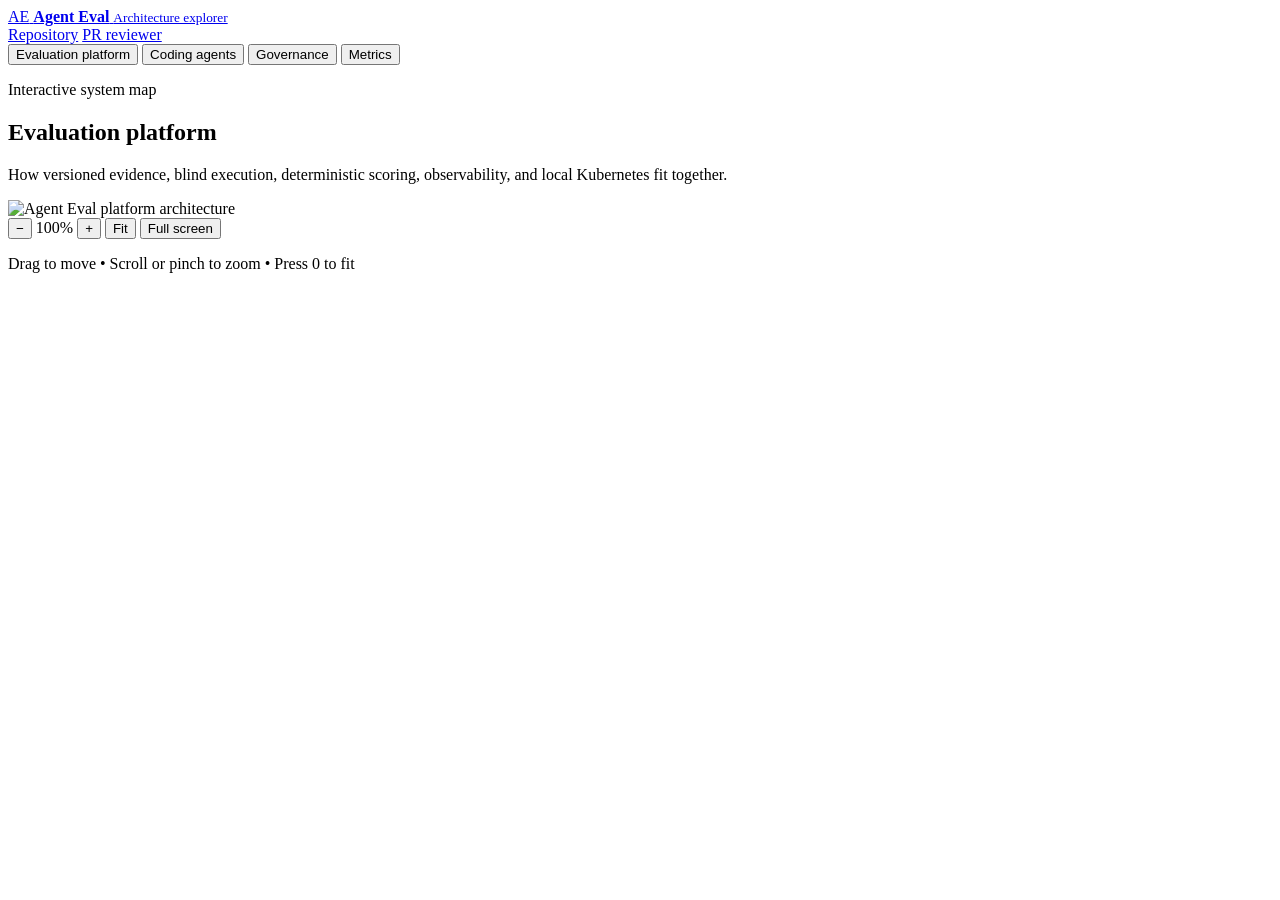
==== docs/index.html @ 1653f7ae "Add durable experiment workbench and distributed evaluation controls" ====
<!doctype html>
<html lang="en">
  <head>
    <meta charset="utf-8">
    <meta name="viewport" content="width=device-width, initial-scale=1">
    <meta name="description" content="Interactive architecture diagrams for the Agent Eval platform.">
    <meta name="theme-color" content="#f8fafc">
    <title>Agent Eval Architecture</title>
    <link rel="stylesheet" href="viewer.css">
  </head>
  <body>
    <header class="site-header">
      <a class="brand" href="./" aria-label="Agent Eval architecture home">
        <span class="brand-mark" aria-hidden="true">AE</span>
        <span>
          <strong>Agent Eval</strong>
          <small>Architecture explorer</small>
        </span>
      </a>
      <div class="header-links">
        <a href="https://github.com/wuchris-ch/agent-eval-platform">Repository</a>
        <a href="https://wuchris-ch.github.io/pr-review-agent/">PR reviewer</a>
      </div>
    </header>

    <nav class="diagram-nav" aria-label="Architecture diagrams">
      <button class="diagram-tab is-active" type="button"
        data-diagram="platform"
        data-src="local-review-platform.svg"
        data-width="1440"
        data-height="900"
        data-title="Evaluation platform"
        data-description="How versioned evidence, blind execution, deterministic scoring, observability, and local Kubernetes fit together.">
        Evaluation platform
      </button>
      <button class="diagram-tab" type="button"
        data-diagram="coding"
        data-src="coding-agent-evaluation.svg"
        data-width="1200"
        data-height="480"
        data-title="Coding-agent evaluation"
        data-description="How an isolated agent task becomes independently verified evidence and an explicit outcome.">
        Coding agents
      </button>
      <button class="diagram-tab" type="button"
        data-diagram="governance"
        data-src="governed-run.svg"
        data-width="1200"
        data-height="350"
        data-title="Governed execution"
        data-description="The admission checks that bind an approved request to its exact task snapshot, identity, image, and recipe.">
        Governance
      </button>
      <button class="diagram-tab" type="button"
        data-diagram="metrics"
        data-src="metrics-flow.svg"
        data-width="1200"
        data-height="330"
        data-title="Evidence and metrics"
        data-description="How canonical results, queryable metrics, verification, and privacy-filtered telemetry stay consistent.">
        Metrics
      </button>
    </nav>

    <main class="viewer-shell">
      <section class="diagram-heading" aria-live="polite">
        <div>
          <p class="eyebrow">Interactive system map</p>
          <h1 id="diagram-title">Evaluation platform</h1>
        </div>
        <p id="diagram-description">How versioned evidence, blind execution, deterministic scoring, observability, and local Kubernetes fit together.</p>
      </section>

      <section class="diagram-stage" id="diagram-stage" aria-label="Interactive architecture diagram">
        <div class="diagram-canvas" id="diagram-canvas">
          <img id="diagram-image" src="local-review-platform.svg" width="1440" height="900" alt="Agent Eval platform architecture" draggable="false">
        </div>

        <div class="viewer-controls" role="group" aria-label="Diagram controls">
          <button type="button" data-action="zoom-out" aria-label="Zoom out">−</button>
          <output id="zoom-level" aria-live="polite">100%</output>
          <button type="button" data-action="zoom-in" aria-label="Zoom in">+</button>
          <span class="control-divider" aria-hidden="true"></span>
          <button class="text-control" type="button" data-action="fit">Fit</button>
          <button class="text-control" type="button" data-action="fullscreen">Full screen</button>
        </div>

        <p class="interaction-hint">Drag to move <span>•</span> Scroll or pinch to zoom <span>•</span> Press 0 to fit</p>
      </section>
    </main>

    <script src="viewer.js"></script>
  </body>
</html>
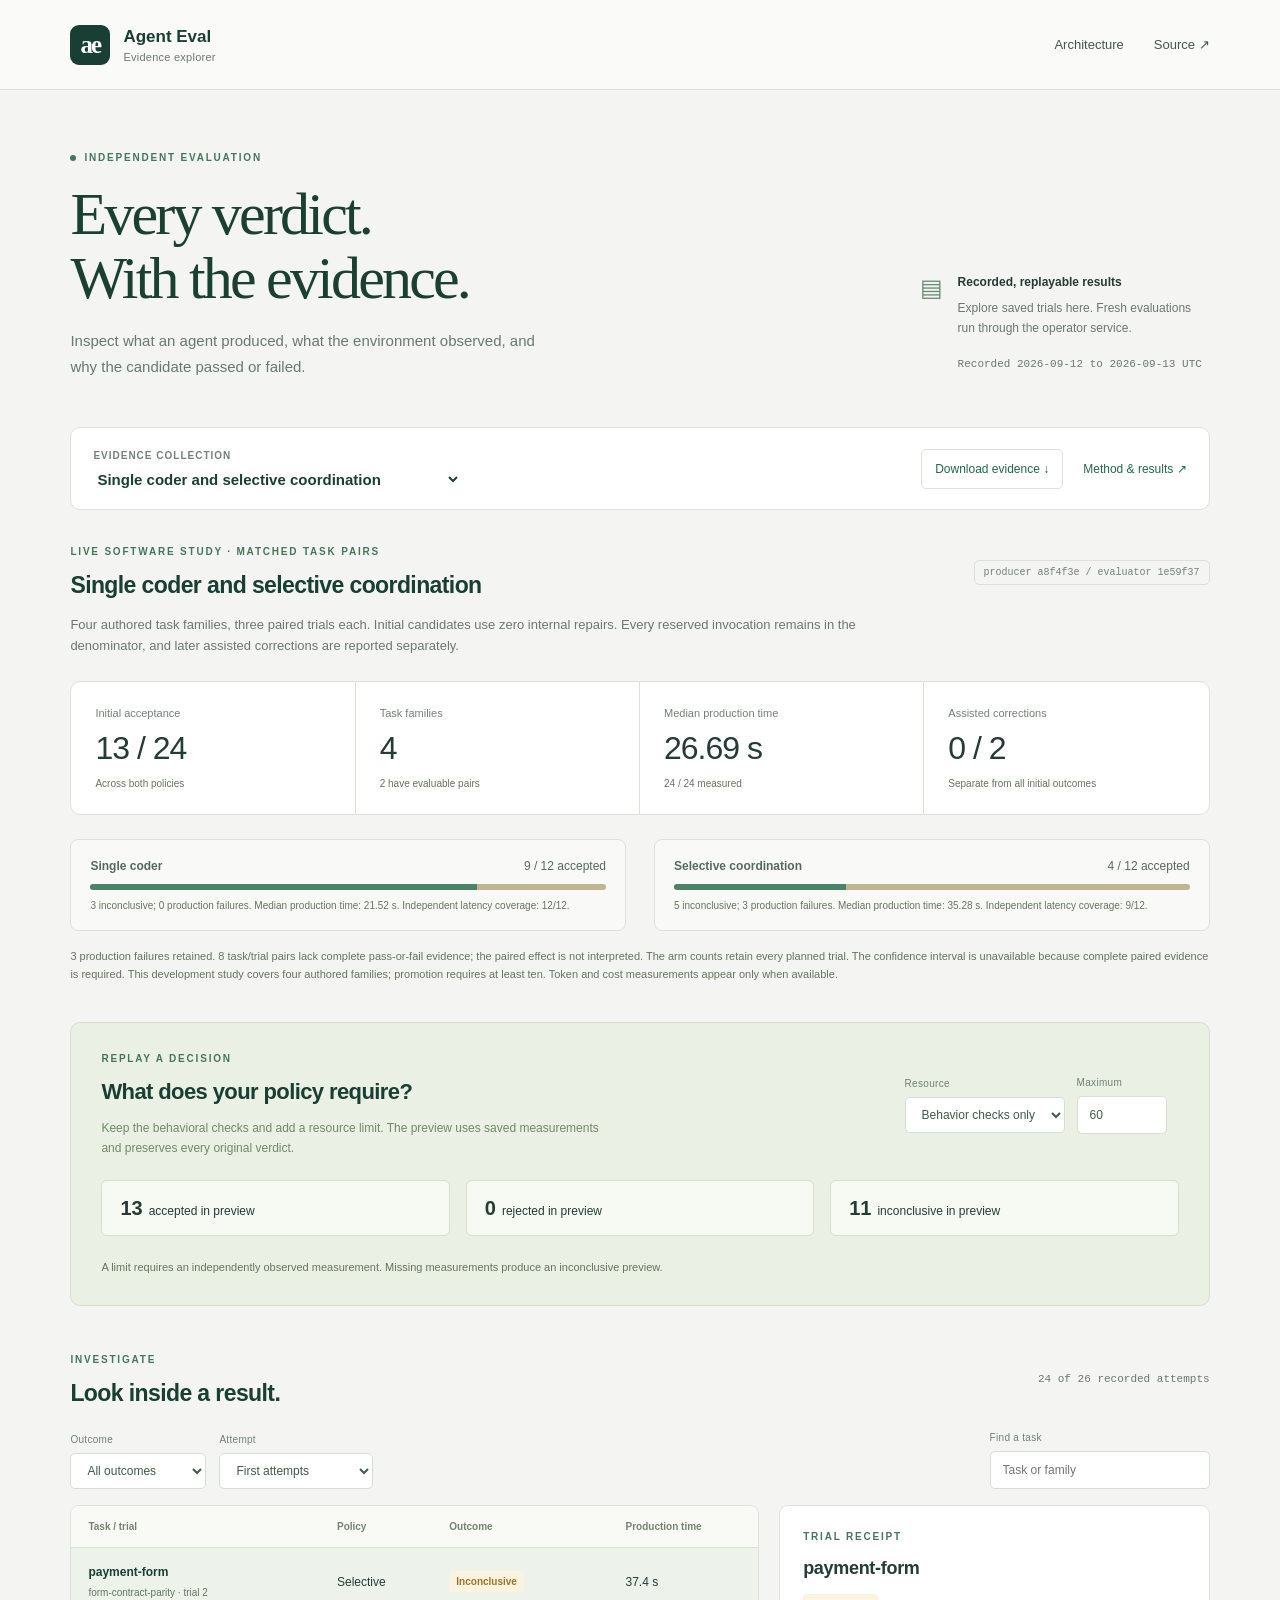
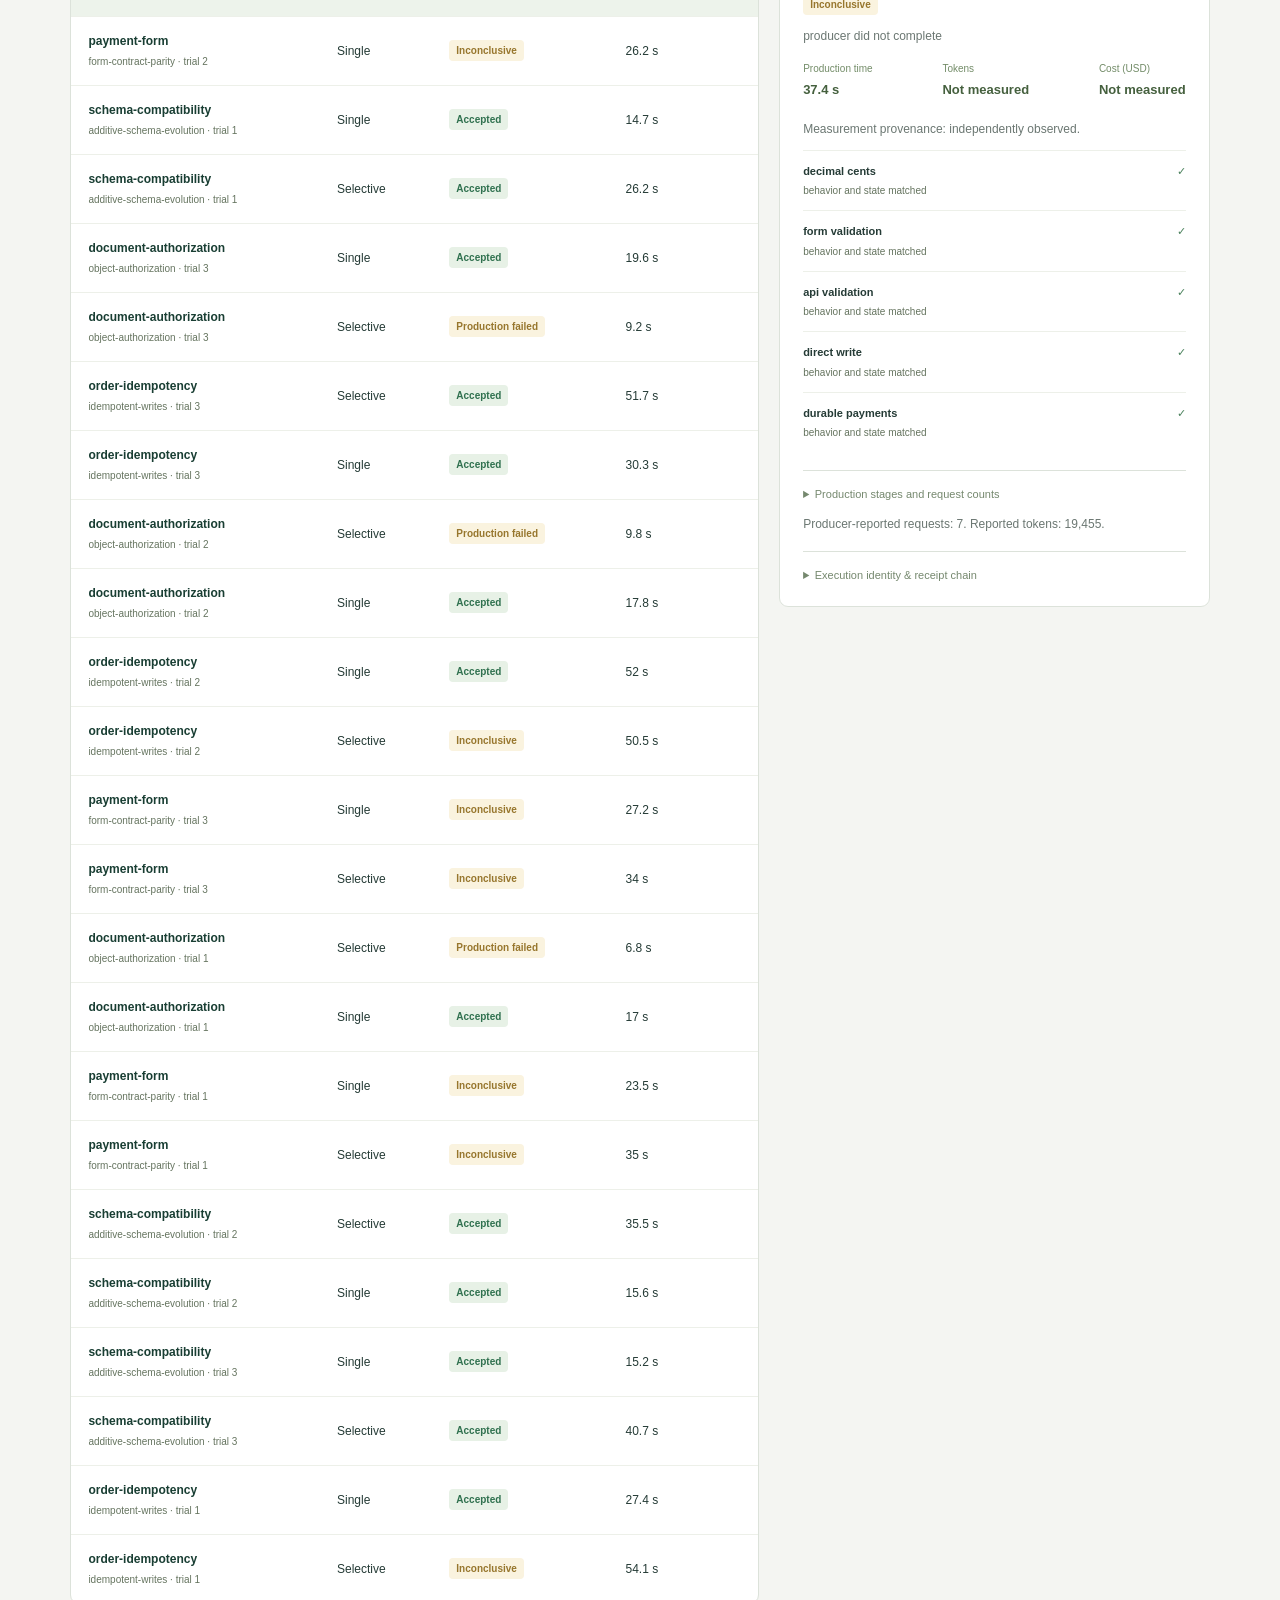
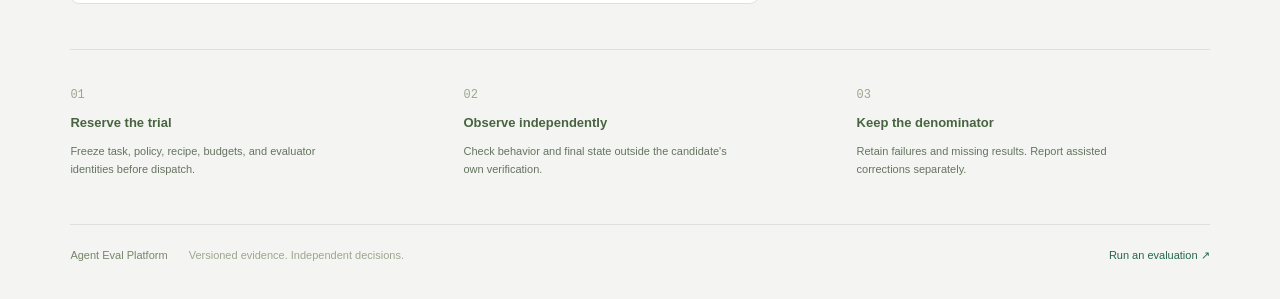
==== commit 63a4f40a: "Publish software study evidence and preflight verifier runtimes" ====
--- a/docs/index.html
+++ b/docs/index.html
@@ -1,94 +1,12 @@
 <!doctype html>
-<html lang="en">
-  <head>
-    <meta charset="utf-8">
-    <meta name="viewport" content="width=device-width, initial-scale=1">
-    <meta name="description" content="Interactive architecture diagrams for the Agent Eval platform.">
-    <meta name="theme-color" content="#f8fafc">
-    <title>Agent Eval Architecture</title>
-    <link rel="stylesheet" href="viewer.css">
-  </head>
-  <body>
-    <header class="site-header">
-      <a class="brand" href="./" aria-label="Agent Eval architecture home">
-        <span class="brand-mark" aria-hidden="true">AE</span>
-        <span>
-          <strong>Agent Eval</strong>
-          <small>Architecture explorer</small>
-        </span>
-      </a>
-      <div class="header-links">
-        <a href="https://github.com/wuchris-ch/agent-eval-platform">Repository</a>
-        <a href="https://wuchris-ch.github.io/pr-review-agent/">PR reviewer</a>
-      </div>
-    </header>
+<html lang="en"><head><meta charset="utf-8"><meta name="viewport" content="width=device-width,initial-scale=1"><meta name="description" content="Inspect independent agent evaluations, compare policies, investigate failures, and replay recorded decisions."><meta name="theme-color" content="#f4f5f2"><title>Agent Eval | Evidence Explorer</title><link rel="stylesheet" href="evidence.css"><script src="evidence.mjs" type="module"></script></head>
+<body><header class="topbar"><a class="brand" href="./"><span class="mark">ae</span><span>Agent Eval <small>Evidence explorer</small></span></a><nav aria-label="Primary"><a href="architecture.html">Architecture</a><a href="https://github.com/wuchris-ch/agent-eval-platform">Source <span aria-hidden="true">↗</span></a></nav></header>
+<main><section class="hero"><div><p class="eyebrow"><span class="live-dot"></span> INDEPENDENT EVALUATION</p><h1>Every verdict.<br>With the evidence.</h1><p class="intro">Inspect what an agent produced, what the environment observed, and why the candidate passed or failed.</p></div><aside class="record-note"><span class="record-icon" aria-hidden="true">▤</span><div><strong>Recorded, replayable results</strong><p>Explore saved trials here. Fresh evaluations run through the operator service.</p><span id="published" class="tiny">Loading evidence</span></div></aside></section>
+<div class="study-bar"><label>Evidence collection<select id="collection" aria-label="Evidence collection"></select></label><div class="study-links"><a id="download" class="download" download>Download evidence <span aria-hidden="true">↓</span></a><a id="report-link">Method & results ↗</a></div></div>
+<div id="status" role="status" aria-live="polite">Loading recorded evidence…</div>
+<section aria-labelledby="collection-title"><div class="section-head"><div><p id="kind" class="eyebrow"></p><h2 id="collection-title"></h2></div><span id="revision" class="revision"></span></div><p id="description" class="description"></p><div id="metrics" class="metric-grid"></div><div id="arm-comparison" class="arm-comparison"></div><p id="inference" class="footnote"></p></section>
+<section id="policy-section" class="policy-section" hidden><div><p class="eyebrow">REPLAY A DECISION</p><h2>What does your policy require?</h2><p>Keep the behavioral checks and add a resource limit. The preview uses saved measurements and preserves every original verdict.</p></div><div class="policy-controls"><label>Resource<select id="policy-metric"><option value="none">Behavior checks only</option><option value="latency_ms">Production latency</option><option value="total_tokens">Total tokens</option><option value="cost_usd">Cost (USD)</option></select></label><label>Maximum<input id="policy-limit" type="number" min="0" step="any" value="60" disabled></label><span id="policy-unit" class="tiny"></span></div><div id="policy-preview" class="preview-grid"></div><p class="footnote">A limit requires an independently observed measurement. Missing measurements produce an inconclusive preview.</p></section>
+<section class="investigation" aria-labelledby="trials-heading"><div class="section-head"><div><p class="eyebrow">INVESTIGATE</p><h2 id="trials-heading">Look inside a result.</h2></div><span id="row-count" class="tiny"></span></div><div class="filters"><label>Outcome<select id="outcome"><option value="all">All outcomes</option><option value="fail">Rejected</option><option value="pass">Accepted</option><option value="production_failed">Production failed</option><option value="inconclusive">Inconclusive</option><option value="pending">Pending</option></select></label><label>Attempt<select id="attempt"><option value="initial">First attempts</option><option value="assisted_correction">Assisted corrections</option><option value="all">All attempts</option></select></label><label class="search-label">Find a task<input id="search" type="search" placeholder="Task or family"></label></div><div class="evidence-layout"><div class="table-wrap"><table><thead><tr><th scope="col">Task / trial</th><th scope="col">Policy</th><th scope="col">Outcome</th><th scope="col" id="latency-heading">Latency</th></tr></thead><tbody id="rows"></tbody></table><p id="empty" hidden>No trials match these filters.</p></div><aside id="detail" class="detail-panel" aria-live="polite"><p class="eyebrow">TRIAL RECEIPT</p><h3>Select a result</h3><p class="muted">See the independent checks and the identities that bind the decision.</p></aside></div></section>
 
-    <nav class="diagram-nav" aria-label="Architecture diagrams">
-      <button class="diagram-tab is-active" type="button"
-        data-diagram="platform"
-        data-src="local-review-platform.svg"
-        data-width="1440"
-        data-height="900"
-        data-title="Evaluation platform"
-        data-description="How versioned evidence, blind execution, deterministic scoring, observability, and local Kubernetes fit together.">
-        Evaluation platform
-      </button>
-      <button class="diagram-tab" type="button"
-        data-diagram="coding"
-        data-src="coding-agent-evaluation.svg"
-        data-width="1200"
-        data-height="480"
-        data-title="Coding-agent evaluation"
-        data-description="How an isolated agent task becomes independently verified evidence and an explicit outcome.">
-        Coding agents
-      </button>
-      <button class="diagram-tab" type="button"
-        data-diagram="governance"
-        data-src="governed-run.svg"
-        data-width="1200"
-        data-height="350"
-        data-title="Governed execution"
-        data-description="The admission checks that bind an approved request to its exact task snapshot, identity, image, and recipe.">
-        Governance
-      </button>
-      <button class="diagram-tab" type="button"
-        data-diagram="metrics"
-        data-src="metrics-flow.svg"
-        data-width="1200"
-        data-height="330"
-        data-title="Evidence and metrics"
-        data-description="How canonical results, queryable metrics, verification, and privacy-filtered telemetry stay consistent.">
-        Metrics
-      </button>
-    </nav>
-
-    <main class="viewer-shell">
-      <section class="diagram-heading" aria-live="polite">
-        <div>
-          <p class="eyebrow">Interactive system map</p>
-          <h1 id="diagram-title">Evaluation platform</h1>
-        </div>
-        <p id="diagram-description">How versioned evidence, blind execution, deterministic scoring, observability, and local Kubernetes fit together.</p>
-      </section>
-
-      <section class="diagram-stage" id="diagram-stage" aria-label="Interactive architecture diagram">
-        <div class="diagram-canvas" id="diagram-canvas">
-          <img id="diagram-image" src="local-review-platform.svg" width="1440" height="900" alt="Agent Eval platform architecture" draggable="false">
-        </div>
-
-        <div class="viewer-controls" role="group" aria-label="Diagram controls">
-          <button type="button" data-action="zoom-out" aria-label="Zoom out">−</button>
-          <output id="zoom-level" aria-live="polite">100%</output>
-          <button type="button" data-action="zoom-in" aria-label="Zoom in">+</button>
-          <span class="control-divider" aria-hidden="true"></span>
-          <button class="text-control" type="button" data-action="fit">Fit</button>
-          <button class="text-control" type="button" data-action="fullscreen">Full screen</button>
-        </div>
-
-        <p class="interaction-hint">Drag to move <span>•</span> Scroll or pinch to zoom <span>•</span> Press 0 to fit</p>
-      </section>
-    </main>
-
-    <script src="viewer.js"></script>
-  </body>
-</html>
+<section class="method-strip"><div><span>01</span><h3>Reserve the trial</h3><p>Freeze task, policy, recipe, budgets, and evaluator identities before dispatch.</p></div><div><span>02</span><h3>Observe independently</h3><p>Check behavior and final state outside the candidate's own verification.</p></div><div><span>03</span><h3>Keep the denominator</h3><p>Retain failures and missing results. Report assisted corrections separately.</p></div></section>
+<footer><p>Agent Eval Platform <span>Versioned evidence. Independent decisions.</span></p><a href="https://github.com/wuchris-ch/agent-eval-platform#reproduce">Run an evaluation ↗</a></footer></main></body></html>
--- a/docs/evidence.css
+++ b/docs/evidence.css
@@ -0,0 +1,3 @@
+:root{font:15px/1.5 -apple-system,BlinkMacSystemFont,"Segoe UI",sans-serif;color:#253b36;background:#f4f5f2;--ink:#193e33;--green:#246651;--muted:#6b7772;--line:#dce2da;--paper:#fff;--warm:#eef0e9}*{box-sizing:border-box}body{margin:0}a{color:var(--green);text-decoration:none}a:hover{text-decoration:underline}button,input,select{font:inherit}a:focus-visible,button:focus-visible,input:focus-visible,select:focus-visible,summary:focus-visible{outline:3px solid #b88742;outline-offset:4px}.topbar{height:90px;padding:0 5.5%;display:flex;justify-content:space-between;align-items:center;border-bottom:1px solid var(--line);background:rgba(255,255,255,.55)}.brand{display:flex;align-items:center;gap:13px;color:var(--ink);font-weight:720;font-size:17px}.brand:hover{text-decoration:none}.brand small{font-size:11px;color:var(--muted);font-weight:450;display:block;letter-spacing:.25px}.mark{width:40px;height:40px;display:grid;place-items:center;background:var(--ink);color:#fff;font:600 25px Georgia,serif;letter-spacing:-2px;border-radius:9px}.topbar nav{display:flex;gap:30px;font-size:13px}.topbar nav a{color:#45574f}main{max-width:1400px;margin:auto;padding:0 5.5%}.hero{display:flex;justify-content:space-between;align-items:end;gap:50px;padding:60px 0 48px}.eyebrow{font-size:10px;letter-spacing:1.8px;font-weight:750;color:#46755e;display:flex;align-items:center;gap:8px;margin:0 0 12px}.live-dot{width:6px;height:6px;background:#46755e;border-radius:50%}h1{font-family:Georgia,"Times New Roman",serif;font-size:60px;font-weight:500;letter-spacing:-2.8px;line-height:1.06;margin:18px 0 18px;color:#1b3f32}.intro{max-width:485px;margin:0;color:#68796e;font-size:15px;line-height:1.7}.record-note{display:flex;gap:15px;max-width:290px;padding:20px 0 6px}.record-icon{font-size:24px;color:#6b8b76}.record-note strong{font-size:12px;font-weight:700}.record-note p{font-size:12px;line-height:1.65;color:var(--muted);margin:7px 0 12px}.tiny{font:11px/1.6 ui-monospace,SFMono-Regular,monospace;color:var(--muted)}.study-bar{border:1px solid var(--line);background:#fff;padding:20px 22px;border-radius:10px;display:flex;align-items:center;justify-content:space-between;gap:24px;margin-bottom:34px}.study-bar label{display:flex;flex-direction:column;gap:7px;font-size:10px;text-transform:uppercase;letter-spacing:1px;font-weight:700;color:#748179}.study-bar select{border:0;padding:0 20px 0 0;background:transparent;color:var(--ink);font-size:15px;font-weight:600;max-width:100%;text-transform:none}.study-links{display:flex;align-items:center;gap:20px;font-size:12px}.download{border:1px solid var(--line);padding:10px 13px;border-radius:5px}.study-links a:not([href]){display:none}#status{font-size:12px;padding:0;margin-top:-18px;color:#875527}#status:empty{display:none}.section-head{display:flex;justify-content:space-between;align-items:center;gap:20px}h2{font-size:23px;font-weight:550;letter-spacing:-.6px;line-height:1.25;margin:0;color:var(--ink)}.revision{font:10px ui-monospace,SFMono-Regular,monospace;border:1px solid var(--line);padding:6px 9px;color:#738177;border-radius:5px}.description{font-size:13px;color:var(--muted);max-width:830px;margin:14px 0 24px;line-height:1.65}.metric-grid{display:grid;grid-template-columns:repeat(4,1fr);border:1px solid var(--line);border-radius:10px;overflow:hidden;background:white}.metric{padding:23px 24px;border-right:1px solid var(--line)}.metric:last-child{border:0}.metric .label{font-size:11px;color:#758176}.metric .value{font-size:32px;font-weight:500;line-height:1.2;letter-spacing:-1px;margin:8px 0}.metric .note{font-size:10px;color:#819086}.arm-comparison{display:grid;grid-template-columns:1fr 1fr;gap:28px;margin:24px 0 0}.arm{border:1px solid var(--line);border-radius:8px;padding:17px 19px;background:#f9faf7}.arm-heading{display:flex;justify-content:space-between;font-size:12px;color:#536b5d;margin-bottom:9px}.bar{height:6px;display:flex;background:#e2e7de;border-radius:10px;overflow:hidden}.bar>.pass{background:#4b8268}.bar>.fail{background:#bf7059}.bar>.unknown{background:#c0b792}.arm small{font-size:10px;color:#819083;display:block;margin-top:8px}.footnote{font-size:11px;color:#7c877d;line-height:1.7;margin:16px 0 0}.investigation{margin-top:46px}.filters{display:flex;align-items:end;gap:13px;margin:22px 0 16px}.filters label,.policy-controls label{display:flex;flex-direction:column;font-size:10px;letter-spacing:.3px;color:#6f8073;gap:6px}.filters input,.filters select,.policy-controls input,.policy-controls select{background:#fff;border:1px solid #d7dfd4;border-radius:5px;font-size:12px;padding:9px 12px;color:#405b48}.search-label{margin-left:auto;min-width:220px}.evidence-layout{display:grid;grid-template-columns:minmax(0,1.6fr) minmax(280px,1fr);gap:20px;align-items:start}.table-wrap{border:1px solid var(--line);border-radius:9px;overflow:hidden;background:white}table{width:100%;border-collapse:collapse;font-size:12px;text-align:left}th{background:#f9faf6;font-size:10px;font-weight:600;color:#76836f;padding:13px 17px;border-bottom:1px solid var(--line)}td{padding:15px 17px;border-bottom:1px solid #edf0e9}tbody tr:last-child td{border-bottom:0}tbody tr.selected{background:#edf3eb}tbody tr:hover{background:#f5f8f1}.row-button{border:0;background:transparent;text-align:left;color:var(--ink);font:inherit;font-weight:600;padding:0;cursor:pointer}.row-button small{display:block;color:#92a08b;font-size:10px;font-weight:400;margin-top:4px}.badge{display:inline-flex;gap:5px;align-items:center;padding:3px 7px;font-size:10px;font-weight:600;border-radius:4px;background:#eef0e9;color:#78856d;white-space:nowrap}.badge.pass{color:#30714f;background:#e7f1e6}.badge.fail{color:#a8523c;background:#f9ece6}.badge.inconclusive,.badge.production_failed{color:#97762d;background:#faf3df}.detail-panel{padding:23px;background:#fff;border:1px solid var(--line);border-radius:9px;position:sticky;top:20px;min-width:0}.detail-panel h3{font-size:18px;line-height:1.35;margin:6px 0 12px;letter-spacing:-.3px}.detail-panel .muted{font-size:12px;color:var(--muted)}.check{padding:12px 0;border-top:1px solid #edf0e9;font-size:11px}.check strong{font-size:11px;font-weight:650;display:block}.check p{margin:4px 0 0;color:#829078;font-size:10px}.check .check-icon{float:right;color:#4a815c}.check.failed .check-icon{color:#b46048}.identity-list{margin:18px 0 0;border-top:1px solid var(--line);padding-top:15px}.identity-list summary{font-size:11px;color:#75886e;cursor:pointer}.identity-list dl{margin:12px 0 0}.identity-list dt{font-size:10px;color:#79906e;margin-top:9px}.identity-list dd{font:9px/1.7 ui-monospace,SFMono-Regular,monospace;overflow-wrap:anywhere;color:#8b987f;margin:2px 0}.detail-stats{display:flex;justify-content:space-between;gap:10px;margin:16px 0;color:#738c68;font-size:10px}.detail-stats strong{display:block;font-size:13px;color:#45603e;margin:4px 0}#empty{font-size:12px;color:var(--muted);padding:24px}.policy-section{background:#eaf0e4;border:1px solid #d6dfcd;border-radius:10px;padding:28px 30px;margin-top:38px;display:grid;grid-template-columns:1.2fr 1fr;gap:22px 40px}.policy-section h2{font-size:22px}.policy-section>div>p:not(.eyebrow){font-size:12px;color:#738869;max-width:500px;line-height:1.7;margin-bottom:0}.policy-controls{display:flex;align-items:center;gap:12px;justify-content:end}.policy-controls input{width:90px}.policy-controls .tiny{align-self:end;padding-bottom:8px}.preview-grid{grid-column:1/-1;display:flex;gap:16px}.preview-card{background:#f7faf3;border:1px solid #d5dfcc;padding:12px 18px;border-radius:6px;font-size:12px;flex:1}.preview-card strong{font-size:20px;margin-right:6px}.policy-section>.footnote{grid-column:1/-1;margin:0}.method-strip{display:grid;grid-template-columns:repeat(3,1fr);gap:40px;margin:45px 0;padding-top:32px;border-top:1px solid var(--line)}.method-strip span{font:12px ui-monospace,SFMono-Regular,monospace;color:#9aa78b}.method-strip h3{font-size:13px;color:#486340;margin:9px 0}.method-strip p{color:#8a977d;font-size:11px;line-height:1.7;margin:0;max-width:270px}footer{display:flex;justify-content:space-between;align-items:center;border-top:1px solid var(--line);padding:22px 0 35px;font-size:11px;color:#758669}footer span{color:#9ba78b;margin-left:18px}footer p{margin:0}[hidden]{display:none!important}@media(min-width:1550px){.hero{padding-top:75px;padding-bottom:60px}h1{font-size:70px}}@media(max-width:900px){.hero{gap:25px}h1{font-size:48px}.record-note{max-width:250px}.metric{padding:20px 15px}.metric .value{font-size:27px}.evidence-layout{grid-template-columns:1fr}.detail-panel{position:static}.policy-section{grid-template-columns:1fr}.policy-controls{justify-content:start}.study-links{gap:12px}.study-links a:last-child{display:none}}@media(max-width:600px){.topbar{height:75px}.topbar nav{gap:18px;font-size:11px}main{padding:0 5%}.hero{display:block;padding:38px 0 27px}h1{font-size:44px}.intro{font-size:13px}.record-note{max-width:none;padding:20px 0 0}.record-note p{margin:4px 0 8px}.record-icon{font-size:20px}.study-bar{padding:17px 15px;align-items:start;gap:10px;flex-direction:column}.study-bar select{font-size:13px;width:100%}.study-bar label{max-width:100%}.study-links{width:100%;justify-content:end}.download{padding:6px 10px;font-size:11px}.metric-grid{grid-template-columns:1fr 1fr}.metric{border-bottom:1px solid var(--line)}.metric:nth-child(2){border-right:0}.metric:nth-child(3){border-bottom:0}.arm-comparison{gap:12px;grid-template-columns:1fr}.filters{flex-wrap:wrap;gap:10px}.filters label{flex:1}.search-label{margin:0;width:100%;flex-basis:100%!important}.filters select{width:100%}.revision{display:none}th,td{padding:12px 10px}.policy-section{padding:24px 20px}.policy-controls{flex-wrap:wrap}.preview-grid{flex-direction:column;gap:8px}.method-strip{grid-template-columns:1fr;gap:23px;margin:32px 0}.method-strip p{max-width:none}.method-strip span{float:left;margin:6px 15px 0 0}.method-strip h3{margin-top:0}footer{gap:15px;align-items:start}footer span{display:block;margin-left:0;margin-top:4px}}
+.observation-detail{margin-top:10px}.observation-detail summary{font-size:10px;color:#647f55;cursor:pointer}.observation-detail pre{font:10px/1.6 ui-monospace,SFMono-Regular,monospace;background:#f4f6f0;padding:10px;border-radius:4px;max-height:260px;overflow:auto;white-space:pre-wrap;overflow-wrap:anywhere}
+.metric .note,.arm small,.row-button small,.check p,.identity-list dt,.identity-list dd,.method-strip p,.footnote{color:#65745f}
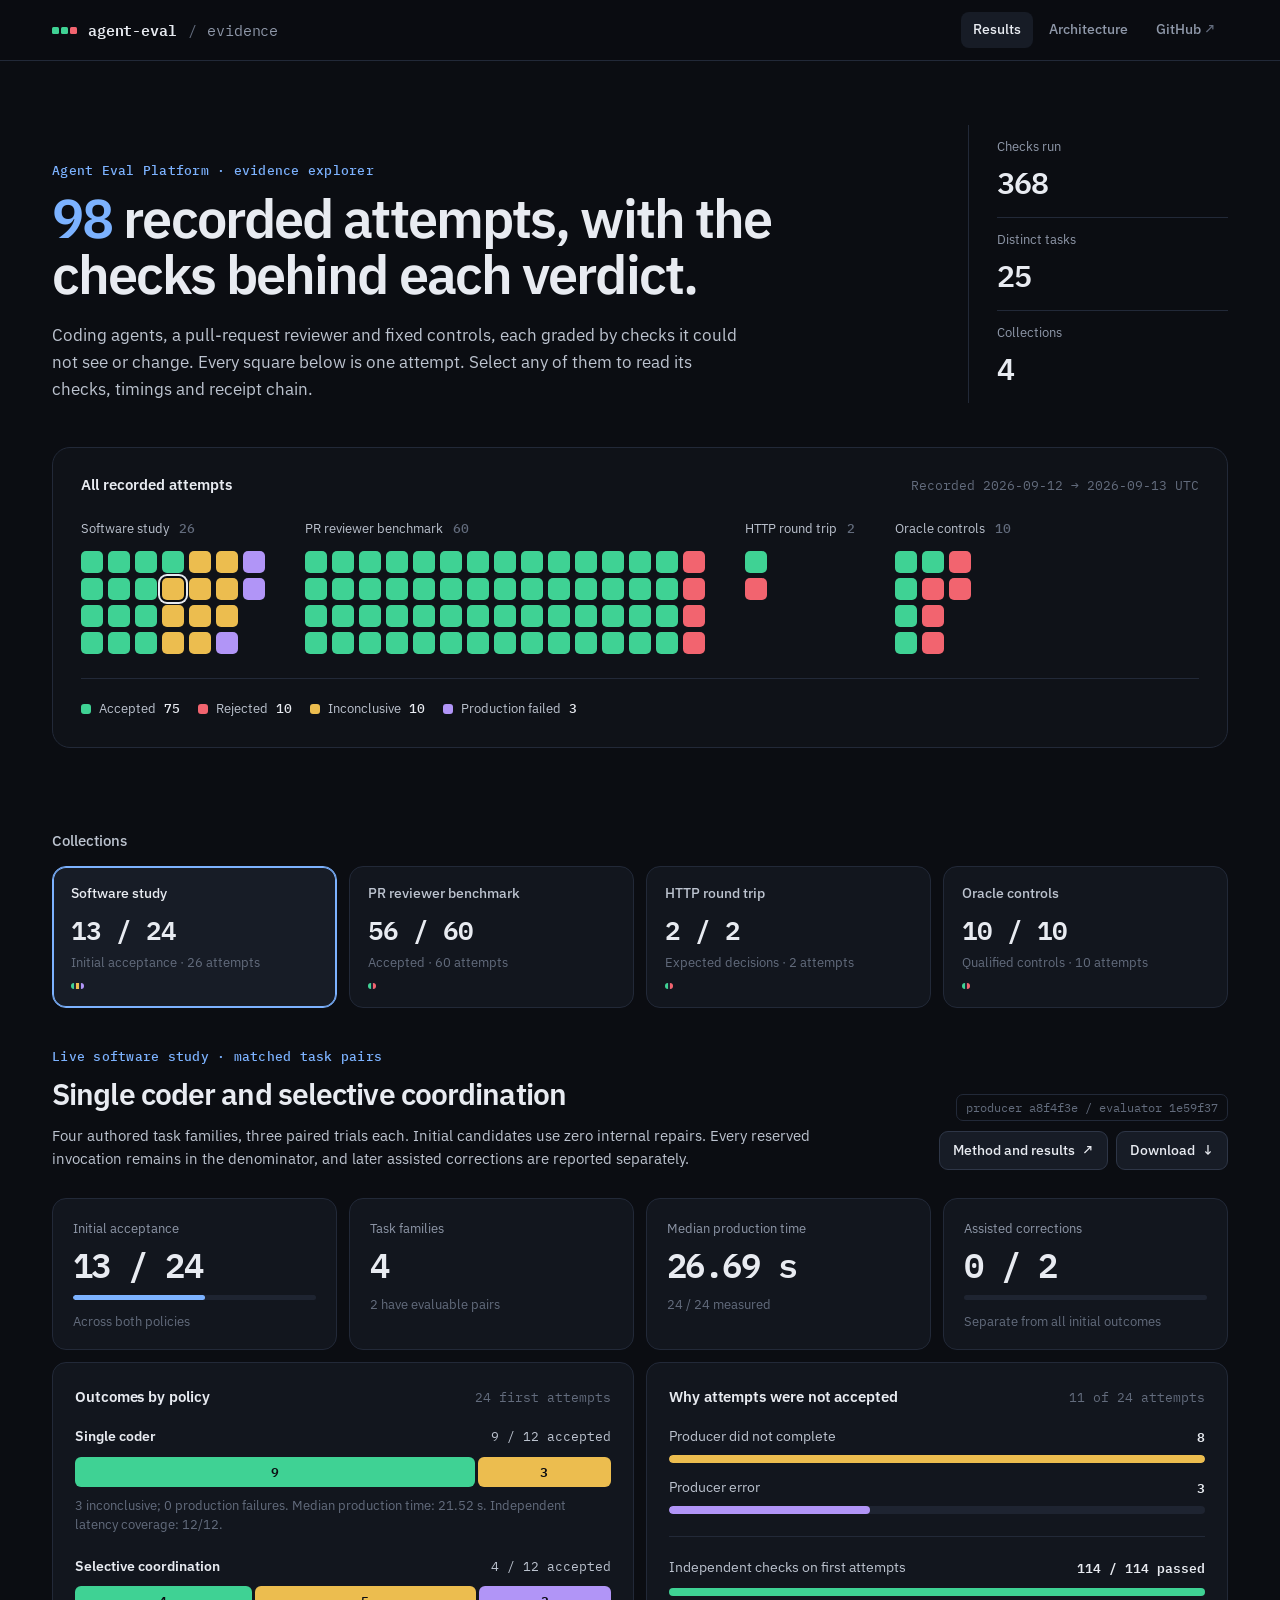
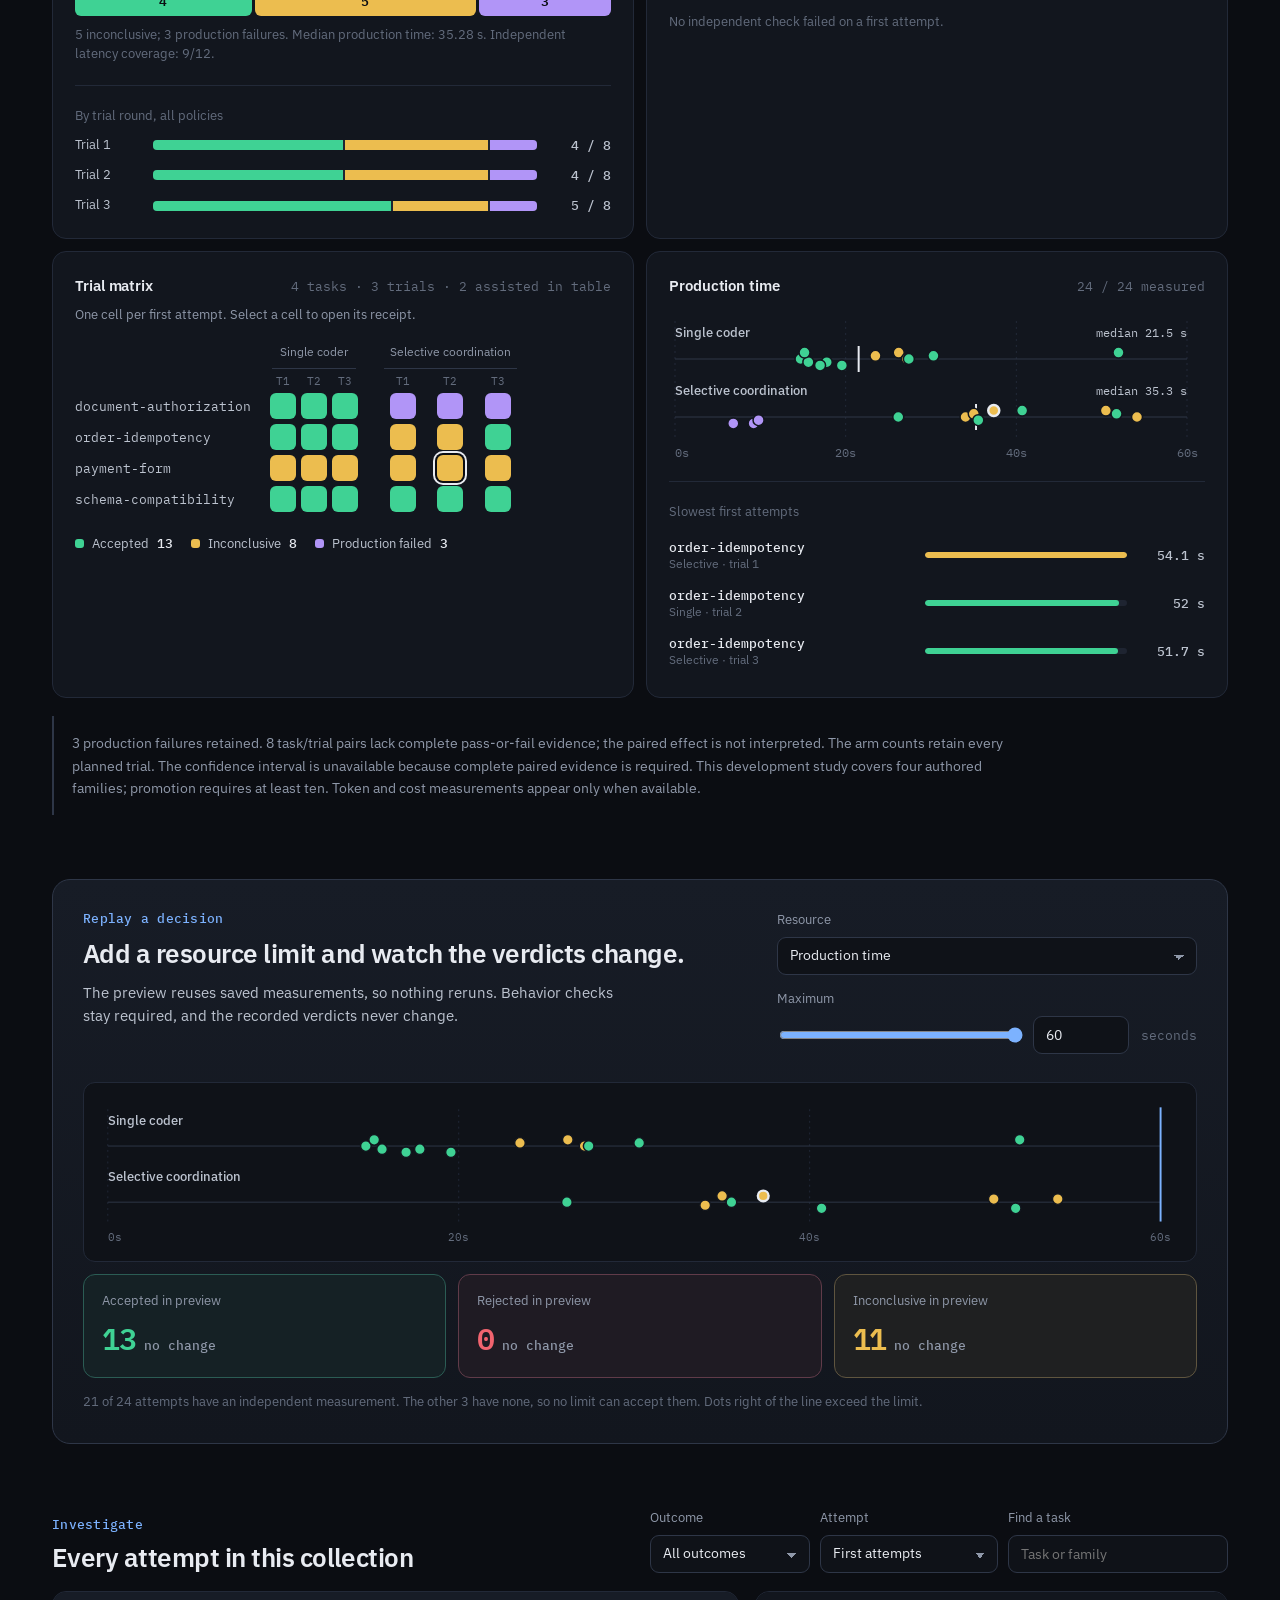
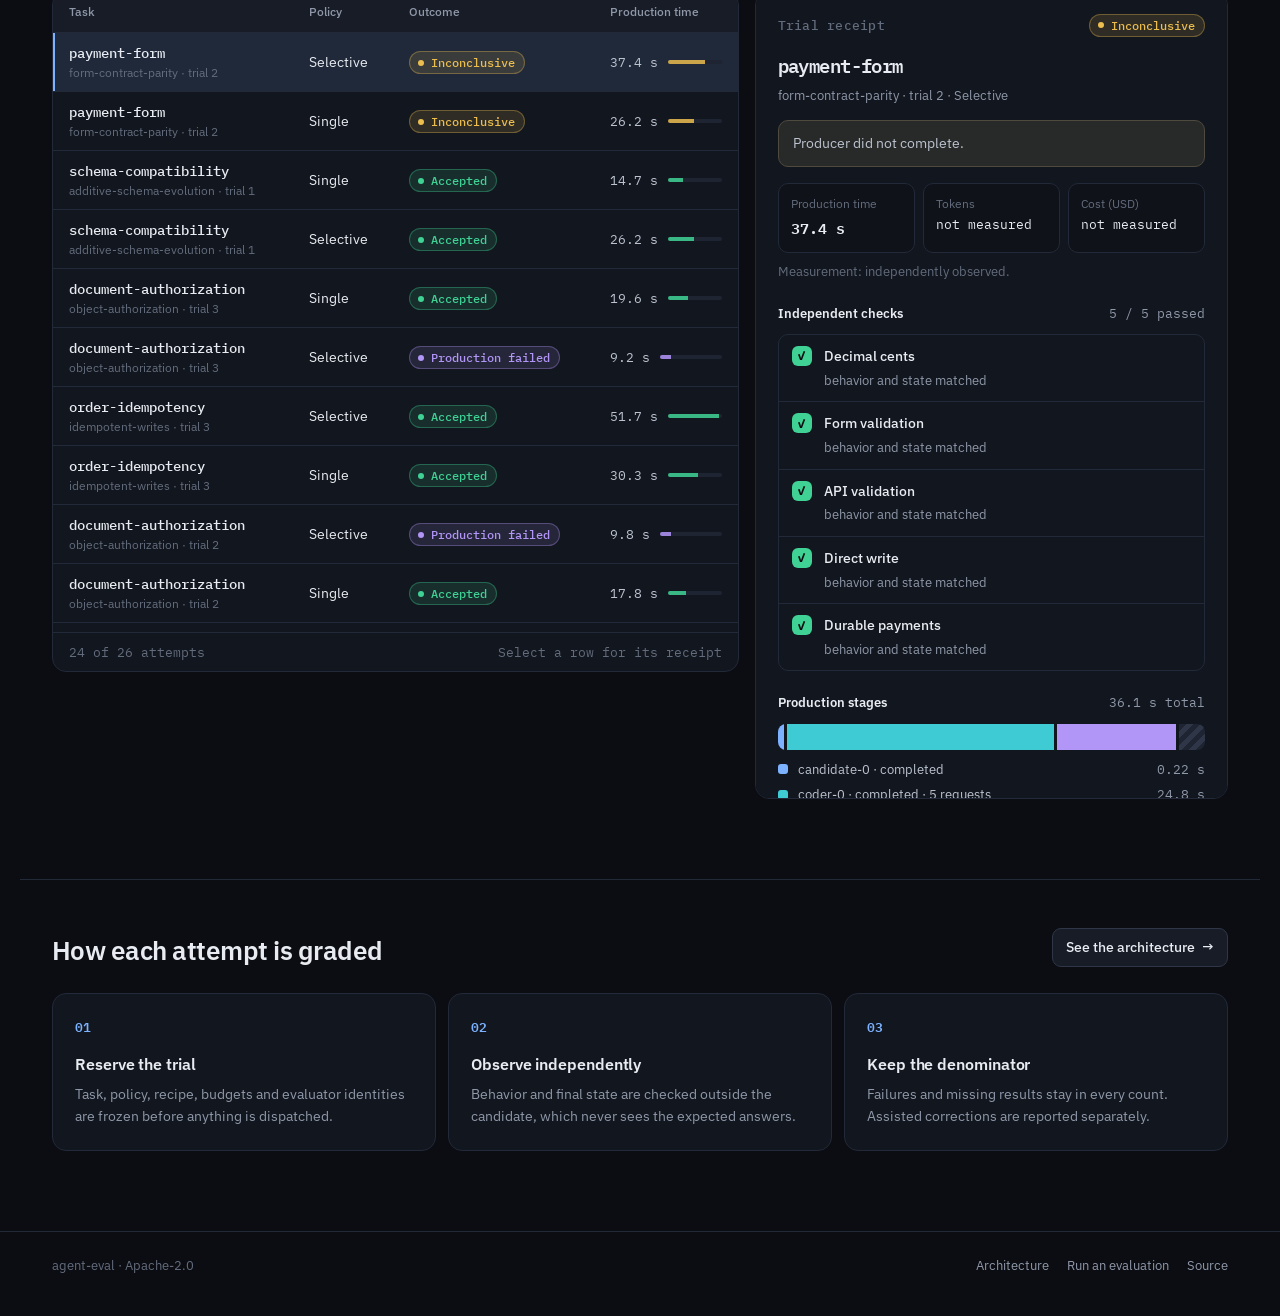
==== commit cfe347ec: "Redesign the evidence explorer and architecture pages Replace the two mismatched page styles with on" ====
--- a/docs/index.html
+++ b/docs/index.html
@@ -1,12 +1,199 @@
 <!doctype html>
-<html lang="en"><head><meta charset="utf-8"><meta name="viewport" content="width=device-width,initial-scale=1"><meta name="description" content="Inspect independent agent evaluations, compare policies, investigate failures, and replay recorded decisions."><meta name="theme-color" content="#f4f5f2"><title>Agent Eval | Evidence Explorer</title><link rel="stylesheet" href="evidence.css"><script src="evidence.mjs" type="module"></script></head>
-<body><header class="topbar"><a class="brand" href="./"><span class="mark">ae</span><span>Agent Eval <small>Evidence explorer</small></span></a><nav aria-label="Primary"><a href="architecture.html">Architecture</a><a href="https://github.com/wuchris-ch/agent-eval-platform">Source <span aria-hidden="true">↗</span></a></nav></header>
-<main><section class="hero"><div><p class="eyebrow"><span class="live-dot"></span> INDEPENDENT EVALUATION</p><h1>Every verdict.<br>With the evidence.</h1><p class="intro">Inspect what an agent produced, what the environment observed, and why the candidate passed or failed.</p></div><aside class="record-note"><span class="record-icon" aria-hidden="true">▤</span><div><strong>Recorded, replayable results</strong><p>Explore saved trials here. Fresh evaluations run through the operator service.</p><span id="published" class="tiny">Loading evidence</span></div></aside></section>
-<div class="study-bar"><label>Evidence collection<select id="collection" aria-label="Evidence collection"></select></label><div class="study-links"><a id="download" class="download" download>Download evidence <span aria-hidden="true">↓</span></a><a id="report-link">Method & results ↗</a></div></div>
-<div id="status" role="status" aria-live="polite">Loading recorded evidence…</div>
-<section aria-labelledby="collection-title"><div class="section-head"><div><p id="kind" class="eyebrow"></p><h2 id="collection-title"></h2></div><span id="revision" class="revision"></span></div><p id="description" class="description"></p><div id="metrics" class="metric-grid"></div><div id="arm-comparison" class="arm-comparison"></div><p id="inference" class="footnote"></p></section>
-<section id="policy-section" class="policy-section" hidden><div><p class="eyebrow">REPLAY A DECISION</p><h2>What does your policy require?</h2><p>Keep the behavioral checks and add a resource limit. The preview uses saved measurements and preserves every original verdict.</p></div><div class="policy-controls"><label>Resource<select id="policy-metric"><option value="none">Behavior checks only</option><option value="latency_ms">Production latency</option><option value="total_tokens">Total tokens</option><option value="cost_usd">Cost (USD)</option></select></label><label>Maximum<input id="policy-limit" type="number" min="0" step="any" value="60" disabled></label><span id="policy-unit" class="tiny"></span></div><div id="policy-preview" class="preview-grid"></div><p class="footnote">A limit requires an independently observed measurement. Missing measurements produce an inconclusive preview.</p></section>
-<section class="investigation" aria-labelledby="trials-heading"><div class="section-head"><div><p class="eyebrow">INVESTIGATE</p><h2 id="trials-heading">Look inside a result.</h2></div><span id="row-count" class="tiny"></span></div><div class="filters"><label>Outcome<select id="outcome"><option value="all">All outcomes</option><option value="fail">Rejected</option><option value="pass">Accepted</option><option value="production_failed">Production failed</option><option value="inconclusive">Inconclusive</option><option value="pending">Pending</option></select></label><label>Attempt<select id="attempt"><option value="initial">First attempts</option><option value="assisted_correction">Assisted corrections</option><option value="all">All attempts</option></select></label><label class="search-label">Find a task<input id="search" type="search" placeholder="Task or family"></label></div><div class="evidence-layout"><div class="table-wrap"><table><thead><tr><th scope="col">Task / trial</th><th scope="col">Policy</th><th scope="col">Outcome</th><th scope="col" id="latency-heading">Latency</th></tr></thead><tbody id="rows"></tbody></table><p id="empty" hidden>No trials match these filters.</p></div><aside id="detail" class="detail-panel" aria-live="polite"><p class="eyebrow">TRIAL RECEIPT</p><h3>Select a result</h3><p class="muted">See the independent checks and the identities that bind the decision.</p></aside></div></section>
+<html lang="en">
+<head>
+  <meta charset="utf-8">
+  <meta name="viewport" content="width=device-width, initial-scale=1">
+  <meta name="description" content="Recorded agent evaluations: every trial, the independent checks behind each verdict, and replayable resource policies.">
+  <meta name="theme-color" content="#0b0d12">
+  <meta name="color-scheme" content="dark">
+  <title>Evidence explorer · Agent Eval</title>
+  <link rel="icon" href="favicon.svg" type="image/svg+xml">
+  <link rel="preconnect" href="https://fonts.googleapis.com">
+  <link rel="preconnect" href="https://fonts.gstatic.com" crossorigin>
+  <link rel="stylesheet" href="https://fonts.googleapis.com/css2?family=IBM+Plex+Mono:wght@400;500;600&family=IBM+Plex+Sans:wght@400;500;600;700&display=swap">
+  <link rel="stylesheet" href="site.css">
+  <script src="evidence.mjs" type="module"></script>
+</head>
+<body>
+  <header class="site-header">
+    <div class="wrap header-inner">
+      <a class="wordmark" href="./" aria-label="Agent Eval evidence explorer"><span class="mark" aria-hidden="true"><i></i><i></i><i></i></span>agent-eval<span class="slash">/</span><span class="page">evidence</span></a>
+      <nav class="site-nav" aria-label="Primary">
+        <a href="./" aria-current="page">Results</a>
+        <a href="architecture.html">Architecture</a>
+        <a href="https://github.com/wuchris-ch/agent-eval-platform">GitHub<span class="ext" aria-hidden="true">↗</span></a>
+      </nav>
+    </div>
+  </header>
 
-<section class="method-strip"><div><span>01</span><h3>Reserve the trial</h3><p>Freeze task, policy, recipe, budgets, and evaluator identities before dispatch.</p></div><div><span>02</span><h3>Observe independently</h3><p>Check behavior and final state outside the candidate's own verification.</p></div><div><span>03</span><h3>Keep the denominator</h3><p>Retain failures and missing results. Report assisted corrections separately.</p></div></section>
-<footer><p>Agent Eval Platform <span>Versioned evidence. Independent decisions.</span></p><a href="https://github.com/wuchris-ch/agent-eval-platform#reproduce">Run an evaluation ↗</a></footer></main></body></html>
+  <main>
+    <section class="wrap hero" aria-labelledby="hero-title">
+      <div class="hero-grid">
+        <div>
+          <p class="kicker">Agent Eval Platform · evidence explorer</p>
+          <h1 id="hero-title">Recorded attempts, with the checks behind each verdict.</h1>
+          <p class="lead">Coding agents, a pull-request reviewer and fixed controls, each graded by checks it could not see or change. Every square below is one attempt. Select any of them to read its checks, timings and receipt chain.</p>
+        </div>
+        <dl class="hero-stats" id="hero-stats"></dl>
+      </div>
+      <div class="overview">
+        <div class="overview-head">
+          <h2>All recorded attempts</h2>
+          <p id="published">Loading evidence</p>
+        </div>
+        <div class="waffles" id="overview"></div>
+        <ul class="legend" id="overview-legend"></ul>
+      </div>
+      <p class="status" id="status" role="status" aria-live="polite"></p>
+    </section>
+
+    <section class="wrap collections" aria-label="Evidence collections">
+      <div class="section-label"><h2>Collections</h2></div>
+      <div class="tabs" id="tabs" role="tablist" aria-label="Evidence collection"></div>
+    </section>
+
+    <section class="wrap collection" id="collection" aria-labelledby="collection-title">
+      <div class="collection-head">
+        <div>
+          <p class="kicker" id="kind"></p>
+          <h2 id="collection-title">Loading</h2>
+          <p class="description" id="description"></p>
+        </div>
+        <div class="collection-links">
+          <span class="revision" id="revision"></span>
+          <div class="link-row">
+            <a class="btn" id="report-link">Method and results <span aria-hidden="true">↗</span></a>
+            <a class="btn" id="download" download>Download <span aria-hidden="true">↓</span></a>
+          </div>
+        </div>
+      </div>
+      <div class="metrics" id="metrics"></div>
+      <div class="charts">
+        <article class="card span-6">
+          <div class="card-head"><h3>Outcomes by policy</h3><p id="arms-meta"></p></div>
+          <div id="arms"></div>
+          <div class="by-trial" id="by-trial"></div>
+        </article>
+        <article class="card span-6">
+          <div class="card-head"><h3>Why attempts were not accepted</h3><p id="reasons-meta"></p></div>
+          <div id="reasons"></div>
+          <div class="checks-summary" id="checks-summary"></div>
+        </article>
+        <article class="card span-6" id="matrix-card">
+          <div class="card-head"><h3>Trial matrix</h3><p id="matrix-meta"></p></div>
+          <p class="card-note">One cell per first attempt. Select a cell to open its receipt.</p>
+          <div class="matrix-scroll"><div class="matrix-blocks" id="matrix"></div></div>
+          <ul class="legend matrix-legend" id="matrix-legend"></ul>
+        </article>
+        <article class="card span-6" id="timing-card">
+          <div class="card-head"><h3 id="timing-title">Timing</h3><p id="timing-meta"></p></div>
+          <div id="timing"></div>
+          <div class="slowest" id="slowest"></div>
+        </article>
+      </div>
+      <p class="inference" id="inference"></p>
+    </section>
+
+    <section class="wrap policy" id="policy-section" aria-labelledby="policy-title" hidden>
+      <div class="policy-card">
+        <div class="policy-top">
+          <div>
+            <p class="kicker">Replay a decision</p>
+            <h2 id="policy-title">Add a resource limit and watch the verdicts change.</h2>
+            <p>The preview reuses saved measurements, so nothing reruns. Behavior checks stay required, and the recorded verdicts never change.</p>
+          </div>
+          <div class="controls">
+            <label class="field">Resource
+              <select id="policy-metric">
+                <option value="latency_ms">Production time</option>
+                <option value="total_tokens">Total tokens</option>
+                <option value="cost_usd">Cost (USD)</option>
+                <option value="none">Behavior checks only</option>
+              </select>
+            </label>
+            <div class="field">
+              <label for="policy-limit">Maximum</label>
+              <div class="limit-row">
+                <input id="policy-range" type="range" min="0" max="60" step="0.5" value="60" aria-label="Maximum, slider">
+                <input id="policy-limit" type="number" min="0" step="any" value="60">
+                <span class="unit" id="policy-unit">seconds</span>
+              </div>
+            </div>
+          </div>
+        </div>
+        <div class="policy-plot" id="policy-plot"></div>
+        <div class="policy-result" id="policy-preview"></div>
+        <p class="policy-note" id="policy-note">A limit needs an independent measurement. Attempts without one become inconclusive in the preview.</p>
+      </div>
+    </section>
+
+    <section class="wrap trials" id="trials" aria-labelledby="trials-title">
+      <div class="trials-head">
+        <div>
+          <p class="kicker">Investigate</p>
+          <h2 id="trials-title">Every attempt in this collection</h2>
+        </div>
+        <div class="filters">
+          <label class="field">Outcome
+            <select id="outcome">
+              <option value="all">All outcomes</option>
+              <option value="pass">Accepted</option>
+              <option value="fail">Rejected</option>
+              <option value="inconclusive">Inconclusive</option>
+              <option value="production_failed">Production failed</option>
+              <option value="pending">Pending</option>
+            </select>
+          </label>
+          <label class="field">Attempt
+            <select id="attempt">
+              <option value="initial">First attempts</option>
+              <option value="assisted_correction">Assisted corrections</option>
+              <option value="all">All attempts</option>
+            </select>
+          </label>
+          <label class="field search">Find a task
+            <input id="search" type="search" placeholder="Task or family" autocomplete="off">
+          </label>
+        </div>
+      </div>
+      <div class="trial-layout">
+        <div class="table-card">
+          <div class="table-scroll">
+            <table>
+              <thead><tr><th scope="col">Task</th><th scope="col">Policy</th><th scope="col">Outcome</th><th scope="col" id="latency-heading">Time</th></tr></thead>
+              <tbody id="rows"></tbody>
+            </table>
+            <p id="empty" hidden>No attempts match these filters.</p>
+          </div>
+          <div class="table-foot"><span id="row-count"></span><span>Select a row for its receipt</span></div>
+        </div>
+        <aside class="receipt" id="detail" aria-live="polite" aria-label="Trial receipt"></aside>
+      </div>
+    </section>
+
+    <section class="wrap method" aria-labelledby="method-title">
+      <div class="method-head">
+        <h2 id="method-title">How each attempt is graded</h2>
+        <a class="btn" href="architecture.html">See the architecture <span aria-hidden="true">→</span></a>
+      </div>
+      <ol class="steps">
+        <li><h3>Reserve the trial</h3><p>Task, policy, recipe, budgets and evaluator identities are frozen before anything is dispatched.</p></li>
+        <li><h3>Observe independently</h3><p>Behavior and final state are checked outside the candidate, which never sees the expected answers.</p></li>
+        <li><h3>Keep the denominator</h3><p>Failures and missing results stay in every count. Assisted corrections are reported separately.</p></li>
+      </ol>
+    </section>
+  </main>
+
+  <footer class="site-footer">
+    <div class="wrap footer-inner">
+      <span>agent-eval · Apache-2.0</span>
+      <nav aria-label="Footer">
+        <a href="architecture.html">Architecture</a>
+        <a href="https://github.com/wuchris-ch/agent-eval-platform#reproduce">Run an evaluation</a>
+        <a href="https://github.com/wuchris-ch/agent-eval-platform">Source</a>
+      </nav>
+    </div>
+  </footer>
+  <div class="tooltip" id="tooltip" role="tooltip" hidden></div>
+</body>
+</html>
--- a/docs/site.css
+++ b/docs/site.css
@@ -0,0 +1,521 @@
+/* Agent Eval site styles, shared by the evidence explorer and the architecture page. */
+:root {
+  color-scheme: dark;
+  --bg: #0b0d12;
+  --bg-raise: #0f1218;
+  --panel: #12161e;
+  --panel-2: #171c26;
+  --panel-3: #1e2431;
+  --line: #222938;
+  --line-2: #2e3647;
+  --text: #e8ebf1;
+  --text-2: #bcc3cf;
+  --muted: #8f98a9;
+  --faint: #636c7d;
+  --accent: #7cb2ff;
+  --accent-strong: #a6cbff;
+  --accent-bg: rgba(124, 178, 255, 0.12);
+  --pass: #3fd294;
+  --fail: #f2646f;
+  --inconclusive: #ecbd4f;
+  --production_failed: #b195f7;
+  --pending: #5f6879;
+  --sans: "IBM Plex Sans", -apple-system, BlinkMacSystemFont, "Segoe UI", Helvetica, Arial, sans-serif;
+  --mono: "IBM Plex Mono", ui-monospace, "SF Mono", Menlo, Consolas, monospace;
+  --radius: 14px;
+  --wrap: 1240px;
+}
+
+* { box-sizing: border-box; }
+html { -webkit-text-size-adjust: 100%; }
+body {
+  margin: 0;
+  font: 15px/1.55 var(--sans);
+  color: var(--text);
+  background: var(--bg);
+  -webkit-font-smoothing: antialiased;
+  font-feature-settings: "ss02";
+}
+a { color: var(--accent); text-decoration: none; }
+a:hover { color: var(--accent-strong); text-decoration: underline; text-underline-offset: 3px; }
+button, input, select { font: inherit; color: inherit; }
+code, .mono { font-family: var(--mono); }
+:focus-visible { outline: 2px solid var(--accent); outline-offset: 3px; border-radius: 4px; }
+[hidden] { display: none !important; }
+section[id], .receipt { scroll-margin-top: 76px; }
+@media (prefers-reduced-motion: reduce) { * { transition: none !important; scroll-behavior: auto !important; } }
+.wrap { width: 100%; max-width: var(--wrap); margin: 0 auto; padding: 0 32px; }
+.sr-only { position: absolute; width: 1px; height: 1px; overflow: hidden; clip: rect(0 0 0 0); white-space: nowrap; }
+
+/* Header */
+.site-header {
+  position: sticky; top: 0; z-index: 20;
+  background: rgba(11, 13, 18, 0.86);
+  backdrop-filter: saturate(140%) blur(12px);
+  -webkit-backdrop-filter: saturate(140%) blur(12px);
+  border-bottom: 1px solid var(--line);
+}
+.header-inner { display: flex; align-items: center; justify-content: space-between; height: 60px; }
+.header-inner.wide { padding: 0 32px; }
+.wordmark { display: inline-flex; align-items: center; gap: 11px; white-space: nowrap; font: 600 15px var(--mono); color: var(--text); letter-spacing: -0.01em; }
+.wordmark:hover { color: var(--text); text-decoration: none; }
+.wordmark .mark { display: inline-grid; grid-template-columns: repeat(3, 7px); gap: 2px; }
+.wordmark .mark i { width: 7px; height: 7px; border-radius: 1.5px; background: var(--pass); }
+.wordmark .mark i:last-child { background: var(--fail); }
+.wordmark .slash { color: var(--faint); font-weight: 400; }
+.wordmark .page { color: var(--muted); font-weight: 400; }
+.site-nav { display: flex; gap: 4px; }
+.site-nav a { padding: 7px 12px; border-radius: 8px; color: var(--muted); font-size: 14px; font-weight: 500; }
+.site-nav a:hover { color: var(--text); background: var(--panel-2); text-decoration: none; }
+.site-nav a[aria-current="page"] { color: var(--text); background: var(--panel-2); }
+.site-nav .ext { color: var(--faint); margin-left: 3px; }
+
+/* Shared type */
+.kicker { margin: 0 0 12px; font: 500 12.5px var(--mono); color: var(--accent); letter-spacing: 0.02em; }
+h1, h2, h3 { margin: 0; letter-spacing: -0.02em; font-weight: 600; }
+h2 { font-size: 26px; line-height: 1.2; }
+h3 { font-size: 15px; letter-spacing: -0.005em; }
+.muted { color: var(--muted); }
+.faint { color: var(--faint); }
+
+/* Outcome color helpers */
+.o-pass { --o: var(--pass); }
+.o-fail { --o: var(--fail); }
+.o-inconclusive { --o: var(--inconclusive); }
+.o-production_failed { --o: var(--production_failed); }
+.o-pending { --o: var(--pending); }
+.pill {
+  display: inline-flex; align-items: center; gap: 7px; padding: 3px 9px 3px 8px;
+  border-radius: 999px; font: 500 12px var(--mono); white-space: nowrap;
+  color: var(--o); background: color-mix(in srgb, var(--o) 13%, transparent);
+  border: 1px solid color-mix(in srgb, var(--o) 34%, transparent);
+}
+.pill::before { content: ""; width: 6px; height: 6px; border-radius: 50%; background: var(--o); }
+.legend { display: flex; flex-wrap: wrap; gap: 8px 18px; margin: 0; padding: 0; list-style: none; font-size: 13px; color: var(--text-2); }
+.legend li { display: inline-flex; align-items: center; gap: 8px; }
+.legend .swatch { width: 10px; height: 10px; border-radius: 3px; background: var(--o); }
+.legend b { font: 500 13px var(--mono); color: var(--text); }
+
+/* Hero */
+.hero { padding-top: 64px; padding-bottom: 28px; }
+.hero h1 { font-size: clamp(34px, 4.6vw, 54px); line-height: 1.04; letter-spacing: -0.035em; max-width: 900px; }
+.hero h1 .num { color: var(--accent); }
+.hero-grid { display: grid; grid-template-columns: minmax(0, 1fr) 260px; gap: 40px; align-items: end; }
+.hero-stats { margin: 0; display: grid; gap: 0; border-left: 1px solid var(--line); padding-left: 28px; }
+.hero-stats div { padding: 12px 0; border-bottom: 1px solid var(--line); }
+.hero-stats div:last-child { border-bottom: 0; }
+.hero-stats dt { font-size: 13px; color: var(--muted); }
+.hero-stats dd { margin: 2px 0 0; font: 600 30px var(--mono); letter-spacing: -0.04em; color: var(--text); }
+.hero .lead { max-width: 690px; margin: 20px 0 0; font-size: 17px; line-height: 1.6; color: var(--text-2); }
+.overview { margin-top: 44px; padding: 28px; border: 1px solid var(--line); border-radius: 18px; background: var(--bg-raise); }
+.overview-head { display: flex; justify-content: space-between; align-items: baseline; gap: 20px; margin-bottom: 22px; flex-wrap: wrap; }
+.overview-head h2 { font-size: 15px; letter-spacing: 0; }
+.overview-head p { margin: 0; font-size: 13px; color: var(--faint); font-family: var(--mono); }
+.waffles { display: flex; flex-wrap: wrap; gap: 30px 40px; align-items: flex-start; }
+.waffle-group { min-width: 0; }
+.waffle-head { display: flex; align-items: baseline; gap: 10px; margin-bottom: 12px; font-size: 13px; color: var(--text-2); white-space: nowrap; }
+.waffle-head b { font: 500 13px var(--mono); color: var(--faint); }
+.waffle { --cell: 22px; display: grid; grid-auto-flow: column; grid-template-rows: repeat(4, var(--cell)); grid-auto-columns: var(--cell); gap: 5px; }
+.cell {
+  width: var(--cell); height: var(--cell); padding: 0; border: 0; border-radius: 5px; cursor: pointer;
+  background: var(--o); transition: transform 0.12s ease, box-shadow 0.12s ease;
+}
+.cell:hover, .cell:focus-visible { transform: scale(1.18); box-shadow: 0 0 0 2px var(--bg), 0 0 0 4px var(--o); outline: none; position: relative; z-index: 1; }
+.cell.is-selected { box-shadow: 0 0 0 2px var(--bg), 0 0 0 4px var(--text); }
+.overview .legend { margin-top: 24px; padding-top: 20px; border-top: 1px solid var(--line); }
+
+/* Collection tabs */
+.collections { padding-top: 56px; }
+.section-label { display: flex; align-items: baseline; justify-content: space-between; gap: 16px; margin-bottom: 16px; }
+.section-label h2 { font-size: 15px; letter-spacing: 0; color: var(--text-2); font-weight: 500; }
+.tabs { display: grid; grid-template-columns: repeat(4, minmax(0, 1fr)); gap: 12px; }
+.tab {
+  display: flex; flex-direction: column; gap: 10px; text-align: left; padding: 16px 18px 18px;
+  border: 1px solid var(--line); border-radius: var(--radius); background: var(--panel); cursor: pointer;
+  transition: border-color 0.15s ease, background 0.15s ease;
+}
+.tab:hover { border-color: var(--line-2); background: var(--panel-2); }
+.tab[aria-selected="true"] { border-color: var(--accent); background: var(--panel-2); box-shadow: inset 0 0 0 1px var(--accent); }
+.tab-name { font-weight: 500; font-size: 14px; color: var(--text-2); }
+.tab-value { font: 600 26px/1.1 var(--mono); letter-spacing: -0.04em; color: var(--text); white-space: nowrap; }
+.tab-meta { font-size: 12.5px; color: var(--faint); }
+.tab[aria-selected="true"] .tab-name { color: var(--text); }
+.stack { display: flex; height: 6px; border-radius: 99px; overflow: hidden; background: var(--panel-3); gap: 2px; }
+.stack span { background: var(--o); min-width: 3px; }
+
+/* Collection detail */
+.collection { padding-top: 40px; }
+.collection-head { display: grid; grid-template-columns: minmax(0, 1fr) auto; gap: 24px 40px; align-items: end; }
+.collection-head h2 { font-size: 30px; letter-spacing: -0.03em; }
+.collection-head .description { margin: 12px 0 0; max-width: 760px; color: var(--text-2); font-size: 15px; }
+.collection-links { display: flex; flex-direction: column; align-items: flex-end; gap: 10px; }
+.revision { font: 12px var(--mono); color: var(--faint); padding: 5px 9px; border: 1px solid var(--line); border-radius: 7px; white-space: nowrap; }
+.link-row { display: flex; gap: 8px; }
+.btn {
+  display: inline-flex; align-items: center; gap: 7px; padding: 8px 13px; border-radius: 9px; font-size: 13.5px; font-weight: 500;
+  color: var(--text); border: 1px solid var(--line-2); background: var(--panel-2); white-space: nowrap; cursor: pointer;
+}
+.btn:hover { text-decoration: none; color: var(--text); border-color: var(--faint); }
+.btn.primary { background: var(--accent); color: #08101f; border-color: var(--accent); }
+.btn.primary:hover { background: var(--accent-strong); border-color: var(--accent-strong); color: #08101f; }
+.btn:not([href]) { display: none; }
+
+.metrics { display: grid; grid-template-columns: repeat(4, minmax(0, 1fr)); gap: 12px; margin-top: 28px; }
+.metric { padding: 20px 20px 18px; border: 1px solid var(--line); border-radius: var(--radius); background: var(--panel); min-width: 0; }
+.metric-label { font-size: 13px; color: var(--muted); }
+.metric-value { margin: 8px 0 12px; font: 600 34px/1.05 var(--mono); letter-spacing: -0.045em; color: var(--text); overflow-wrap: anywhere; }
+.metric-value.is-long { font-size: 25px; line-height: 1.36; }
+.metric-value.is-fail { color: var(--fail); }
+.metric-value.is-pass { color: var(--pass); }
+.metric-note { font-size: 12.5px; color: var(--faint); }
+.meter { height: 5px; border-radius: 99px; background: var(--panel-3); overflow: hidden; margin-bottom: 12px; }
+.meter span { display: block; height: 100%; border-radius: 99px; background: var(--accent); }
+
+.charts { display: grid; grid-template-columns: repeat(12, minmax(0, 1fr)); gap: 12px; margin-top: 12px; }
+.card { border: 1px solid var(--line); border-radius: var(--radius); background: var(--panel); padding: 22px; min-width: 0; }
+.card-head { display: flex; justify-content: space-between; align-items: baseline; gap: 12px; margin-bottom: 18px; }
+.card-head p { margin: 0; font: 12.5px var(--mono); color: var(--faint); white-space: nowrap; }
+.card-note { margin: -10px 0 18px; font-size: 13px; color: var(--muted); }
+.span-5 { grid-column: span 5; }
+.span-7 { grid-column: span 7; }
+.span-6 { grid-column: span 6; }
+.span-12 { grid-column: span 12; }
+
+.arm + .arm { margin-top: 22px; }
+.arm-top { display: flex; justify-content: space-between; align-items: baseline; gap: 12px; margin-bottom: 9px; }
+.arm-top strong { font-size: 14px; font-weight: 600; }
+.arm-top span { font: 13px var(--mono); color: var(--text-2); white-space: nowrap; }
+.arm-bar { display: flex; height: 30px; gap: 3px; }
+.arm-bar span {
+  display: flex; align-items: center; justify-content: center; min-width: 4px; border-radius: 6px;
+  background: var(--o); color: #0b0d12; font: 600 12.5px var(--mono); overflow: hidden;
+}
+.arm small { display: block; margin-top: 9px; font-size: 12.5px; color: var(--faint); line-height: 1.5; }
+
+.reason + .reason { margin-top: 14px; }
+.reason-top { display: flex; justify-content: space-between; gap: 16px; font-size: 13.5px; color: var(--text-2); margin-bottom: 7px; }
+.reason-top b { font: 600 13px var(--mono); color: var(--text); }
+.reason-bar { height: 8px; border-radius: 99px; background: var(--panel-3); overflow: hidden; }
+.reason-bar span { display: block; height: 100%; border-radius: 99px; background: var(--o); }
+.empty-note { margin: 0; padding: 18px; border: 1px dashed var(--line-2); border-radius: 10px; color: var(--muted); font-size: 13.5px; }
+
+.matrix-scroll { overflow-x: auto; padding-bottom: 4px; }
+.matrix-blocks { display: flex; flex-wrap: wrap; gap: 24px 56px; }
+.matrix-legend { margin-top: 18px; font-size: 12.5px; }
+.matrix-legend .swatch { width: 9px; height: 9px; }
+.by-trial:not(:empty) { margin-top: 22px; padding-top: 4px; border-top: 1px solid var(--line); }
+.trial-row { display: grid; grid-template-columns: 64px minmax(0, 1fr) 60px; gap: 14px; align-items: center; }
+.trial-row + .trial-row { margin-top: 10px; }
+.trial-name { font-size: 13px; color: var(--text-2); }
+.trial-row b { font: 500 13px var(--mono); color: var(--text-2); text-align: right; }
+.stack.tall { height: 10px; border-radius: 4px; }
+.checks-summary:not(:empty) { margin-top: 22px; padding-top: 20px; border-top: 1px solid var(--line); }
+.cs-head { display: flex; justify-content: space-between; gap: 16px; font-size: 13.5px; color: var(--text-2); margin-bottom: 9px; }
+.cs-head b { font: 600 13px var(--mono); color: var(--text); white-space: nowrap; }
+.cs-meter { display: flex; gap: 3px; height: 8px; border-radius: 99px; overflow: hidden; }
+.cs-meter span { background: var(--o); min-width: 4px; }
+.cs-label { margin: 16px 0 10px; font-size: 12.5px; color: var(--faint); }
+.cs-failed .reason + .reason { margin-top: 10px; }
+.slowest:not(:empty) { margin-top: 14px; padding-top: 4px; border-top: 1px solid var(--line); }
+.slow-row { display: grid; grid-template-columns: minmax(0, 1.2fr) minmax(60px, 1fr) 64px; gap: 14px; align-items: center; padding: 8px 10px; margin: 0 -10px; border: 0; border-radius: 8px; background: none; cursor: pointer; text-align: left; width: calc(100% + 20px); }
+.slow-row:hover, .slow-row.is-selected { background: var(--panel-2); }
+.slow-name { font: 500 13px var(--mono); color: var(--text); overflow: hidden; text-overflow: ellipsis; white-space: nowrap; }
+.slow-name small { display: block; font: 12px var(--sans); color: var(--faint); }
+.slow-bar { height: 6px; border-radius: 99px; background: var(--panel-3); overflow: hidden; }
+.slow-bar span { display: block; height: 100%; border-radius: 99px; background: var(--o); }
+.slow-row b { font: 500 13px var(--mono); color: var(--text-2); text-align: right; }
+.matrix { display: grid; gap: 5px; align-items: center; width: max-content; }
+.matrix .m-task { font: 12.5px var(--mono); color: var(--text-2); padding-right: 14px; white-space: nowrap; }
+.matrix .m-arm { font-size: 12px; color: var(--muted); text-align: center; white-space: nowrap; border-bottom: 1px solid var(--line-2); padding-bottom: 6px; margin: 0 2px; }
+.matrix .m-trial { font: 11px var(--mono); color: var(--faint); text-align: center; }
+.matrix .cell { --cell: 26px; border-radius: 6px; justify-self: center; }
+.matrix .m-gap { width: 26px; height: 26px; border-radius: 6px; border: 1px dashed var(--line-2); justify-self: center; }
+.matrix .m-arm { padding-left: 6px; padding-right: 6px; }
+.matrix .m-spacer { width: 14px; }
+
+.plot { width: 100%; display: block; overflow: visible; }
+.plot text { font-family: var(--mono); font-size: 11.5px; fill: var(--faint); }
+.plot .p-label { font-family: var(--sans); font-size: 13px; fill: var(--text-2); font-weight: 500; }
+.plot .p-median-label { fill: var(--text-2); }
+.plot .p-axis { stroke: var(--line-2); }
+.plot .p-grid { stroke: var(--line); stroke-dasharray: 2 4; }
+.plot .p-band { fill: var(--bg-raise); }
+.plot .p-dot { stroke: var(--panel); stroke-width: 1.5; cursor: pointer; transition: r 0.1s ease; }
+.plot .p-dot:hover { r: 7; }
+.plot .p-dot.is-selected { stroke: var(--text); stroke-width: 2.5; }
+.plot .p-median { stroke: var(--text); stroke-width: 2; }
+.plot .p-limit { stroke: var(--accent); stroke-width: 2; }
+.plot .p-limit-label { fill: var(--accent); font-weight: 600; }
+.plot .p-over { fill: rgba(242, 100, 111, 0.07); }
+
+.inference { margin: 18px 0 0; padding: 16px 18px; border-left: 2px solid var(--line-2); color: var(--muted); font-size: 13.5px; line-height: 1.65; max-width: 980px; }
+.inference strong { color: var(--text-2); font-weight: 600; }
+
+/* Policy replay */
+.policy { margin-top: 64px; }
+.policy-card { border: 1px solid var(--line-2); border-radius: 18px; background: linear-gradient(180deg, var(--panel-2), var(--panel)); padding: 30px; }
+.policy-top { display: grid; grid-template-columns: minmax(0, 1fr) minmax(320px, 420px); gap: 28px 48px; align-items: start; }
+.policy-top h2 { font-size: 26px; }
+.policy-top p:not(.kicker) { margin: 12px 0 0; color: var(--text-2); max-width: 560px; }
+.controls { display: grid; gap: 14px; }
+.field { display: grid; gap: 7px; font-size: 13px; color: var(--muted); }
+.field select, .field input[type="number"], .field input[type="search"] {
+  height: 38px; padding: 0 12px; border: 1px solid var(--line-2); border-radius: 9px; background: var(--bg-raise); color: var(--text); font-size: 14px;
+}
+.field select { appearance: none; padding-right: 34px; background-image: linear-gradient(45deg, transparent 50%, var(--muted) 50%), linear-gradient(135deg, var(--muted) 50%, transparent 50%); background-position: calc(100% - 17px) 17px, calc(100% - 12px) 17px; background-size: 5px 5px; background-repeat: no-repeat; }
+.limit-row { display: grid; grid-template-columns: minmax(0, 1fr) 96px auto; gap: 12px; align-items: center; }
+.limit-row .unit { font: 13px var(--mono); color: var(--faint); min-width: 54px; }
+input[type="range"] { width: 100%; accent-color: var(--accent); height: 22px; }
+input[type="range"]:disabled { opacity: 0.35; }
+.policy-plot { margin-top: 28px; padding: 18px 18px 8px; border: 1px solid var(--line); border-radius: 12px; background: var(--bg-raise); }
+.policy-result { display: grid; grid-template-columns: repeat(3, minmax(0, 1fr)); gap: 12px; margin-top: 12px; }
+.result { padding: 16px 18px; border-radius: 12px; border: 1px solid color-mix(in srgb, var(--o) 30%, var(--line)); background: color-mix(in srgb, var(--o) 6%, var(--panel)); }
+.result span { display: block; font-size: 13px; color: var(--muted); }
+.result strong { display: inline-block; margin-top: 4px; font: 600 30px var(--mono); letter-spacing: -0.04em; color: var(--o); }
+.result em { margin-left: 8px; font: normal 500 13px var(--mono); color: var(--muted); }
+.policy-note { margin: 14px 0 0; font-size: 13px; color: var(--faint); }
+.policy-error { margin: 0; color: var(--fail); font-size: 13.5px; }
+
+/* Trials */
+.trials { margin-top: 64px; }
+.trials-head { display: flex; justify-content: space-between; align-items: end; gap: 24px; flex-wrap: wrap; margin-bottom: 18px; }
+.trials-head h2 { font-size: 26px; }
+.trials-head .kicker { margin-bottom: 10px; }
+.filters { display: flex; gap: 10px; align-items: end; flex-wrap: wrap; }
+.filters .field { min-width: 160px; }
+.filters .search { min-width: 220px; }
+.trial-layout { display: grid; grid-template-columns: minmax(0, 1.45fr) minmax(320px, 1fr); gap: 16px; align-items: start; }
+.table-card { border: 1px solid var(--line); border-radius: var(--radius); background: var(--panel); overflow: hidden; }
+.table-scroll { max-height: 640px; overflow: auto; }
+.table-foot { display: flex; justify-content: space-between; padding: 11px 16px; border-top: 1px solid var(--line); font: 12.5px var(--mono); color: var(--faint); }
+table { width: 100%; border-collapse: collapse; font-size: 13.5px; }
+thead th {
+  position: sticky; top: 0; z-index: 1; text-align: left; padding: 11px 16px; font-size: 12px; font-weight: 500; color: var(--muted);
+  background: var(--panel-2); border-bottom: 1px solid var(--line);
+}
+tbody td { padding: 11px 16px; border-bottom: 1px solid var(--line); vertical-align: middle; }
+tbody tr { cursor: pointer; transition: background 0.1s ease; }
+tbody tr:hover { background: var(--panel-2); }
+tbody tr.is-selected { background: var(--accent-bg); box-shadow: inset 2px 0 0 var(--accent); }
+tbody tr:last-child td { border-bottom: 0; }
+.row-button { display: block; padding: 0; border: 0; background: none; text-align: left; cursor: pointer; font: 500 13.5px var(--mono); color: var(--text); }
+.row-button small { display: block; margin-top: 3px; font: 12px var(--sans); color: var(--faint); }
+.time-cell { display: flex; align-items: center; gap: 10px; font: 13px var(--mono); color: var(--text-2); white-space: nowrap; }
+.time-bar { flex: 1; min-width: 40px; max-width: 90px; height: 4px; border-radius: 99px; background: var(--panel-3); overflow: hidden; }
+.time-bar span { display: block; height: 100%; background: var(--o); opacity: 0.85; }
+.not-measured { color: var(--faint); font-family: var(--mono); font-size: 12.5px; }
+#empty { margin: 0; padding: 28px 16px; color: var(--muted); font-size: 14px; text-align: center; }
+
+.receipt { position: sticky; top: 76px; max-height: calc(100vh - 92px); overflow: auto; border: 1px solid var(--line); border-radius: var(--radius); background: var(--panel); padding: 22px; }
+.receipt-top { display: flex; justify-content: space-between; align-items: center; gap: 12px; }
+.receipt-top .kicker { margin: 0; color: var(--faint); }
+.receipt h3 { margin-top: 14px; font: 600 19px var(--mono); letter-spacing: -0.03em; overflow-wrap: anywhere; }
+.receipt-sub { margin: 5px 0 0; font-size: 13px; color: var(--muted); }
+.receipt-reason { margin: 14px 0 0; padding: 12px 14px; border-radius: 10px; font-size: 13.5px; color: var(--text-2); background: color-mix(in srgb, var(--o) 8%, var(--panel-2)); border: 1px solid color-mix(in srgb, var(--o) 22%, var(--line)); }
+.stats { display: grid; grid-template-columns: repeat(3, minmax(0, 1fr)); gap: 8px; margin-top: 16px; }
+.stat { padding: 11px 12px; border-radius: 10px; background: var(--bg-raise); border: 1px solid var(--line); min-width: 0; }
+.stat span { display: block; font-size: 12px; color: var(--faint); }
+.stat strong { display: block; margin-top: 3px; font: 600 15px var(--mono); color: var(--text); overflow-wrap: anywhere; }
+.stat strong.not-measured { font-weight: 400; font-size: 12.5px; }
+.provenance { margin: 9px 0 0; font-size: 12.5px; color: var(--faint); }
+.block { margin-top: 22px; }
+.block-head { display: flex; justify-content: space-between; align-items: baseline; gap: 12px; margin-bottom: 10px; }
+.block-head h4 { margin: 0; font-size: 13px; font-weight: 600; color: var(--text); }
+.block-head span { font: 12.5px var(--mono); color: var(--muted); }
+.checks { margin: 0; padding: 0; list-style: none; border: 1px solid var(--line); border-radius: 10px; overflow: hidden; }
+.check { display: grid; grid-template-columns: 22px minmax(0, 1fr); gap: 4px 10px; padding: 11px 13px; border-top: 1px solid var(--line); }
+.check:first-child { border-top: 0; }
+.check-icon { display: grid; place-items: center; width: 20px; height: 20px; border-radius: 6px; font: 700 12px var(--mono); color: #0b0d12; background: var(--pass); }
+.check.failed { background: rgba(242, 100, 111, 0.06); }
+.check.failed .check-icon { background: var(--fail); }
+.check strong { font-size: 13.5px; font-weight: 500; color: var(--text); }
+.check p { grid-column: 2; margin: 0; font-size: 12.5px; color: var(--muted); }
+.check details { grid-column: 2; margin-top: 6px; }
+details summary { cursor: pointer; font-size: 12.5px; color: var(--accent); list-style: none; }
+details summary::-webkit-details-marker { display: none; }
+details summary::before { content: "+ "; font-family: var(--mono); }
+details[open] summary::before { content: "\2212  "; }
+details pre { margin: 8px 0 0; padding: 12px; max-height: 260px; overflow: auto; border-radius: 8px; background: var(--bg); border: 1px solid var(--line); font: 11.5px/1.6 var(--mono); color: var(--text-2); white-space: pre-wrap; overflow-wrap: anywhere; }
+.phase-bar { display: flex; height: 26px; gap: 3px; border-radius: 8px; overflow: hidden; }
+.phase-bar span { min-width: 6px; background: var(--c); }
+.phase-bar span.unresolved { background: repeating-linear-gradient(135deg, var(--panel-3) 0 5px, var(--line-2) 5px 10px); flex: 0 0 26px; }
+.phase-list { margin: 10px 0 0; padding: 0; list-style: none; display: grid; gap: 6px; }
+.phase-list li { display: grid; grid-template-columns: 10px minmax(0, 1fr) auto; gap: 10px; align-items: center; font-size: 12.5px; color: var(--text-2); }
+.phase-list i { width: 10px; height: 10px; border-radius: 3px; background: var(--c); }
+.phase-list i.unresolved { background: var(--line-2); }
+.phase-list span:last-child { font-family: var(--mono); color: var(--muted); white-space: nowrap; }
+.note-callout { margin: 16px 0 0; padding: 12px 14px; border-radius: 10px; background: var(--panel-2); color: var(--text-2); font-size: 13px; }
+.chain { margin: 0; padding: 0; list-style: none; position: relative; }
+.chain::before { content: ""; position: absolute; left: 4px; top: 10px; bottom: 10px; width: 1px; background: var(--line-2); }
+.chain li { position: relative; display: grid; grid-template-columns: minmax(0, 1fr) auto; align-items: center; gap: 10px; padding: 6px 0 6px 20px; }
+.chain li::before { content: ""; position: absolute; left: 0; top: 50%; width: 9px; height: 9px; margin-top: -4.5px; border-radius: 50%; background: var(--panel); border: 1.5px solid var(--accent); }
+.chain span { display: block; font-size: 12px; color: var(--muted); }
+.chain code { display: block; font-size: 12.5px; color: var(--text); overflow: hidden; text-overflow: ellipsis; white-space: nowrap; }
+.copy { padding: 4px 8px; border-radius: 7px; border: 1px solid var(--line-2); background: transparent; color: var(--muted); font-size: 11.5px; cursor: pointer; }
+.copy:hover { color: var(--text); border-color: var(--faint); }
+
+/* Method */
+.method { margin-top: 80px; padding-top: 48px; border-top: 1px solid var(--line); }
+.method-head { display: flex; justify-content: space-between; align-items: end; gap: 24px; flex-wrap: wrap; }
+.method-head h2 { font-size: 26px; max-width: 620px; }
+.steps { display: grid; grid-template-columns: repeat(3, minmax(0, 1fr)); gap: 12px; margin: 26px 0 0; padding: 0; list-style: none; counter-reset: step; }
+.steps li { padding: 22px; border: 1px solid var(--line); border-radius: var(--radius); background: var(--panel); counter-increment: step; }
+.steps li::before { content: "0" counter(step); display: block; margin-bottom: 14px; font: 600 13px var(--mono); color: var(--accent); }
+.steps h3 { font-size: 16px; }
+.steps p { margin: 8px 0 0; font-size: 14px; color: var(--muted); }
+
+/* Footer */
+.site-footer { margin-top: 80px; border-top: 1px solid var(--line); }
+.footer-inner { display: flex; justify-content: space-between; align-items: center; gap: 20px; padding-top: 24px; padding-bottom: 40px; font-size: 13px; color: var(--faint); flex-wrap: wrap; }
+.footer-inner nav { display: flex; gap: 18px; }
+.footer-inner a { color: var(--muted); }
+
+/* Tooltip */
+.tooltip {
+  position: fixed; z-index: 50; pointer-events: none; max-width: 280px; padding: 10px 12px; border-radius: 10px;
+  background: #1d2330; border: 1px solid var(--line-2); box-shadow: 0 12px 32px rgba(0, 0, 0, 0.45); font-size: 12.5px; color: var(--text-2);
+}
+.tooltip strong { display: block; font: 600 13px var(--mono); color: var(--text); margin-bottom: 4px; overflow-wrap: anywhere; }
+.tooltip .pill { margin-top: 7px; }
+.status { margin: 20px 0 0; color: var(--inconclusive); font-size: 14px; }
+.status:empty { display: none; }
+
+/* Architecture page */
+.arch-body { height: 100vh; height: 100dvh; display: grid; grid-template-rows: auto minmax(0, 1fr); overflow: hidden; }
+.arch-layout { display: grid; grid-template-columns: 330px minmax(0, 1fr); min-height: 0; }
+.arch-side { min-height: 0; overflow: auto; padding: 30px 24px 32px 32px; border-right: 1px solid var(--line); background: var(--bg); }
+.arch-side h1 { font-size: 28px; line-height: 1.15; letter-spacing: -0.03em; }
+.arch-side .lead { margin: 12px 0 0; font-size: 14.5px; color: var(--text-2); }
+.diagram-list { display: grid; gap: 8px; margin: 26px 0 0; padding: 0; list-style: none; }
+.diagram-item {
+  display: grid; grid-template-columns: 28px minmax(0, 1fr); gap: 2px 10px; width: 100%; padding: 12px 14px; text-align: left; cursor: pointer;
+  border: 1px solid var(--line); border-radius: 12px; background: var(--panel);
+}
+.diagram-item:hover { border-color: var(--line-2); background: var(--panel-2); }
+.diagram-item[aria-current="true"] { border-color: var(--accent); background: var(--panel-2); box-shadow: inset 0 0 0 1px var(--accent); }
+.diagram-item .n { grid-row: span 2; font: 600 13px/1.6 var(--mono); color: var(--faint); }
+.diagram-item[aria-current="true"] .n { color: var(--accent); }
+.diagram-item strong { font-size: 14.5px; font-weight: 600; }
+.diagram-item span { font-size: 13px; color: var(--muted); }
+.reading { margin-top: 28px; }
+.reading h2 { font-size: 13px; letter-spacing: 0; color: var(--muted); font-weight: 500; font-family: var(--mono); }
+.reading ol { margin: 12px 0 0; padding: 0; list-style: none; counter-reset: note; display: grid; gap: 12px; }
+.reading li { counter-increment: note; display: grid; grid-template-columns: 22px minmax(0, 1fr); gap: 8px; font-size: 14px; color: var(--text-2); line-height: 1.55; }
+.reading code { font-size: 13px; color: var(--text); }
+.reading li::before { content: counter(note); display: grid; place-items: center; width: 22px; height: 22px; border-radius: 6px; font: 600 12px var(--mono); color: var(--accent); background: var(--accent-bg); }
+.line-legend { margin-top: 28px; padding-top: 20px; border-top: 1px solid var(--line); display: grid; gap: 10px; font-size: 13px; color: var(--text-2); }
+.line-legend div { display: flex; align-items: center; gap: 12px; }
+.line-legend svg { flex: 0 0 auto; }
+.line-legend .box { width: 30px; height: 14px; border-radius: 4px; background: #e8ecf3; }
+
+.stage-wrap { position: relative; min-height: 0; padding: 16px; background: var(--bg-raise); }
+.stage {
+  position: relative; width: 100%; height: 100%; overflow: hidden; border-radius: 16px; border: 1px solid var(--line); cursor: grab; touch-action: none; user-select: none;
+  background-color: #090b0f;
+  background-image: radial-gradient(circle at 1px 1px, #1c2230 1px, transparent 0);
+  background-size: 22px 22px;
+}
+.stage.is-dragging { cursor: grabbing; }
+.stage:fullscreen { border-radius: 0; border: 0; }
+.canvas { position: absolute; top: 0; left: 0; transform-origin: 0 0; }
+.canvas svg { display: block; }
+.toolbar {
+  position: absolute; z-index: 2; top: 14px; right: 14px; display: flex; align-items: center; gap: 2px; padding: 4px;
+  border-radius: 11px; border: 1px solid var(--line-2); background: rgba(18, 22, 30, 0.92); backdrop-filter: blur(10px);
+}
+.toolbar button { min-width: 32px; height: 32px; padding: 0 10px; border: 0; border-radius: 8px; background: transparent; color: var(--text-2); cursor: pointer; font-size: 13px; font-weight: 500; }
+.toolbar button.icon { font: 500 17px var(--mono); padding: 0; }
+.toolbar button:hover { background: var(--panel-3); color: var(--text); }
+.toolbar output { min-width: 50px; text-align: center; font: 12.5px var(--mono); color: var(--muted); }
+.toolbar .sep { width: 1px; height: 20px; background: var(--line-2); margin: 0 4px; }
+.hint {
+  position: absolute; z-index: 2; left: 50%; bottom: 14px; transform: translateX(-50%); margin: 0; padding: 7px 13px; border-radius: 99px;
+  border: 1px solid var(--line-2); background: rgba(18, 22, 30, 0.92); font-size: 12.5px; color: var(--muted); white-space: nowrap; pointer-events: none;
+}
+.stage-caption { display: none; margin: 10px 0 0; font-size: 12.5px; color: var(--faint); text-align: center; }
+.hint kbd { font: 11.5px var(--mono); padding: 1px 5px; border-radius: 4px; border: 1px solid var(--line-2); color: var(--text-2); }
+
+.dg .dg-node { cursor: pointer; transition: opacity 0.18s ease; outline: none; }
+.dg .dg-edge, .dg .dg-frame, .dg .dg-band, .dg .dg-legend, .dg > text { transition: opacity 0.18s ease; }
+.dg.is-tracing .dg-node:not(.is-lit), .dg.is-tracing .dg-edge:not(.is-lit) { opacity: 0.2; }
+.dg.is-tracing .dg-frame, .dg.is-tracing .dg-band, .dg.is-tracing .dg-legend, .dg.is-tracing > text { opacity: 0.45; }
+.dg .dg-node.is-focus .dg-box { stroke: var(--accent); stroke-width: 2.4; }
+.dg .dg-edge-flow.is-lit .dg-line { stroke: #9cc3ff; stroke-width: 2.2; }
+.dg .dg-edge.is-lit .dg-line { stroke-width: 2.2; }
+
+/* Responsive */
+@media (max-width: 1080px) {
+  .hero-grid { grid-template-columns: minmax(0, 1fr); gap: 24px; }
+  .hero-stats { grid-template-columns: repeat(3, minmax(0, 1fr)); border-left: 0; padding-left: 0; border-top: 1px solid var(--line); }
+  .hero-stats div { border-bottom: 0; }
+  .hero-stats dd { font-size: 24px; }
+  .tabs { grid-template-columns: repeat(2, minmax(0, 1fr)); }
+  .metrics { grid-template-columns: repeat(2, minmax(0, 1fr)); }
+  .span-5, .span-7, .span-6 { grid-column: span 12; }
+  .trial-layout { grid-template-columns: minmax(0, 1fr); }
+  .receipt { position: static; max-height: none; }
+  .policy-top { grid-template-columns: minmax(0, 1fr); }
+  .arch-body { height: auto; display: block; overflow: visible; }
+  .arch-layout { display: flex; flex-direction: column; }
+  .arch-side { display: contents; }
+  .arch-intro { order: 1; padding: 28px 24px 0; }
+  .diagram-list { order: 2; margin: 20px 24px 0; grid-template-columns: repeat(2, minmax(0, 1fr)); }
+  .stage-wrap { order: 3; padding: 16px 24px 0; background: none; }
+  .stage-wrap .stage { height: var(--stage-h, 60vh); }
+  .stage-caption { display: block; }
+  .reading { order: 4; margin: 26px 24px 0; }
+  .line-legend { order: 5; margin: 24px 24px 48px; }
+}
+.m-only { display: none; }
+@media (max-width: 720px) {
+  .wrap { padding-left: 18px; padding-right: 18px; }
+  .wordmark { font-size: 14px; gap: 8px; }
+  .site-nav { gap: 0; }
+  .card-head { flex-wrap: wrap; gap: 4px 12px; }
+  .card-head p { white-space: normal; }
+  .m-only { display: inline; }
+  table, tbody { display: block; }
+  thead { display: none; }
+  tbody tr { display: grid; grid-template-columns: minmax(0, 1fr) auto; gap: 8px 12px; align-items: center; padding: 12px 14px; border-bottom: 1px solid var(--line); }
+  tbody tr:last-child { border-bottom: 0; }
+  tbody td { padding: 0; border: 0; }
+  tbody td:first-child { grid-column: 1 / -1; }
+  table td:nth-child(2) { display: none; }
+  .table-scroll { max-height: 520px; }
+  .table-foot span:last-child { display: none; }
+  .row-button { font-size: 13px; }
+  .matrix .cell, .matrix .m-gap { --cell: 22px; width: 22px; height: 22px; }
+  .matrix .m-task { max-width: 120px; overflow: hidden; text-overflow: ellipsis; font-size: 12px; padding-right: 8px; }
+  .header-inner { height: 54px; }
+  .wordmark .slash, .wordmark .page { display: none; }
+  .site-nav a { padding: 6px 8px; font-size: 13px; }
+  .hero { padding-top: 40px; }
+  .hero .lead { font-size: 15.5px; }
+  .overview { padding: 18px; margin-top: 30px; }
+  .waffle { --cell: 15px; gap: 3px; }
+  .hero-stats dt { font-size: 12px; }
+  .hero-stats dd { font-size: 21px; }
+  .waffles { gap: 22px 26px; }
+  .tabs { grid-template-columns: minmax(0, 1fr); }
+  .collection-head { grid-template-columns: minmax(0, 1fr); }
+  .collection-links { align-items: flex-start; }
+  .collection-head h2 { font-size: 25px; }
+  .metric-value { font-size: 27px; }
+  .card { padding: 18px; }
+  .policy-card { padding: 20px; }
+  .policy-result { grid-template-columns: minmax(0, 1fr); }
+  .filters { width: 100%; }
+  .filters .field { flex: 1 1 140px; min-width: 0; }
+  .filters .search { flex-basis: 100%; }
+  .steps { grid-template-columns: minmax(0, 1fr); }
+  thead th, tbody td { padding: 10px 12px; }
+  .time-bar { display: none; }
+  .header-inner.wide { padding: 0 18px; }
+  .arch-intro { padding: 24px 18px 0; }
+  .diagram-list { margin: 18px 18px 0; grid-template-columns: minmax(0, 1fr); }
+  .stage-wrap { padding: 14px 18px 0; }
+  .reading { margin: 24px 18px 0; }
+  .line-legend { margin: 22px 18px 40px; }
+  .hint { display: none; }
+  .toolbar .fs { display: none; }
+}
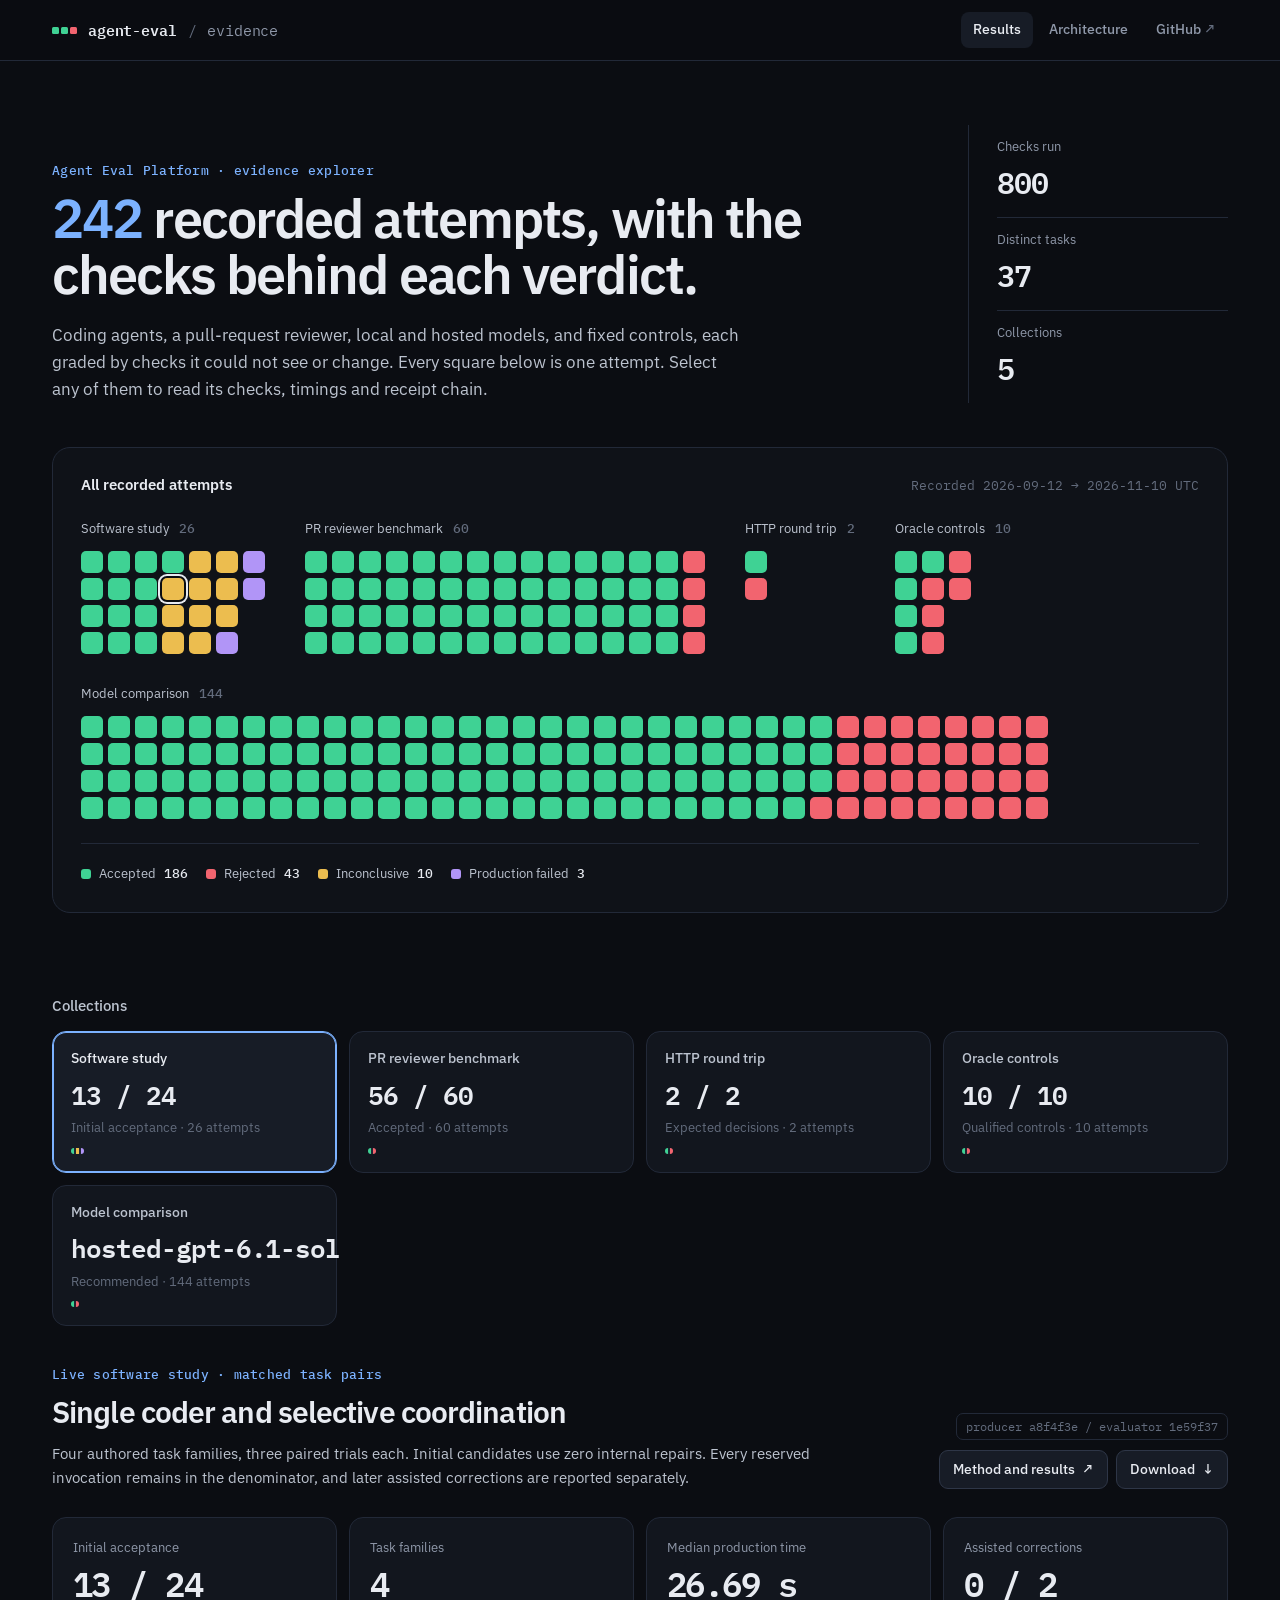
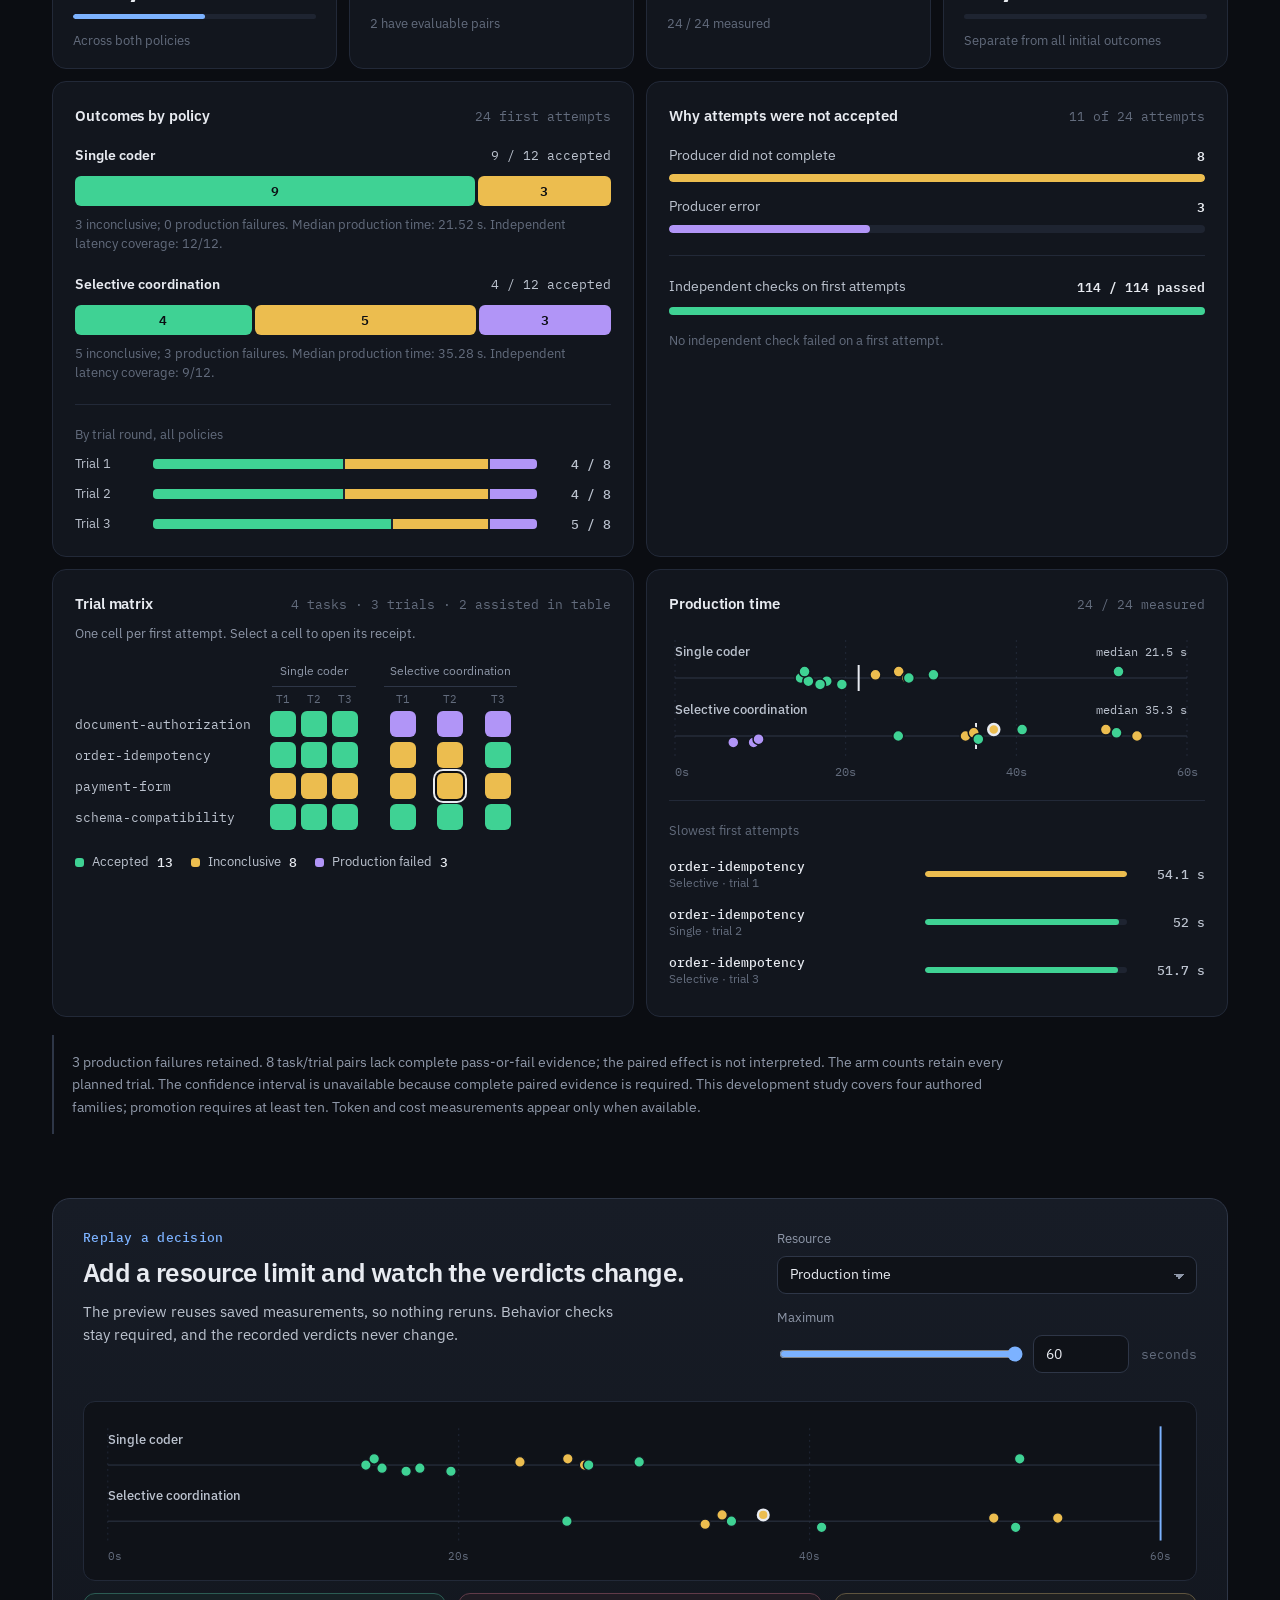
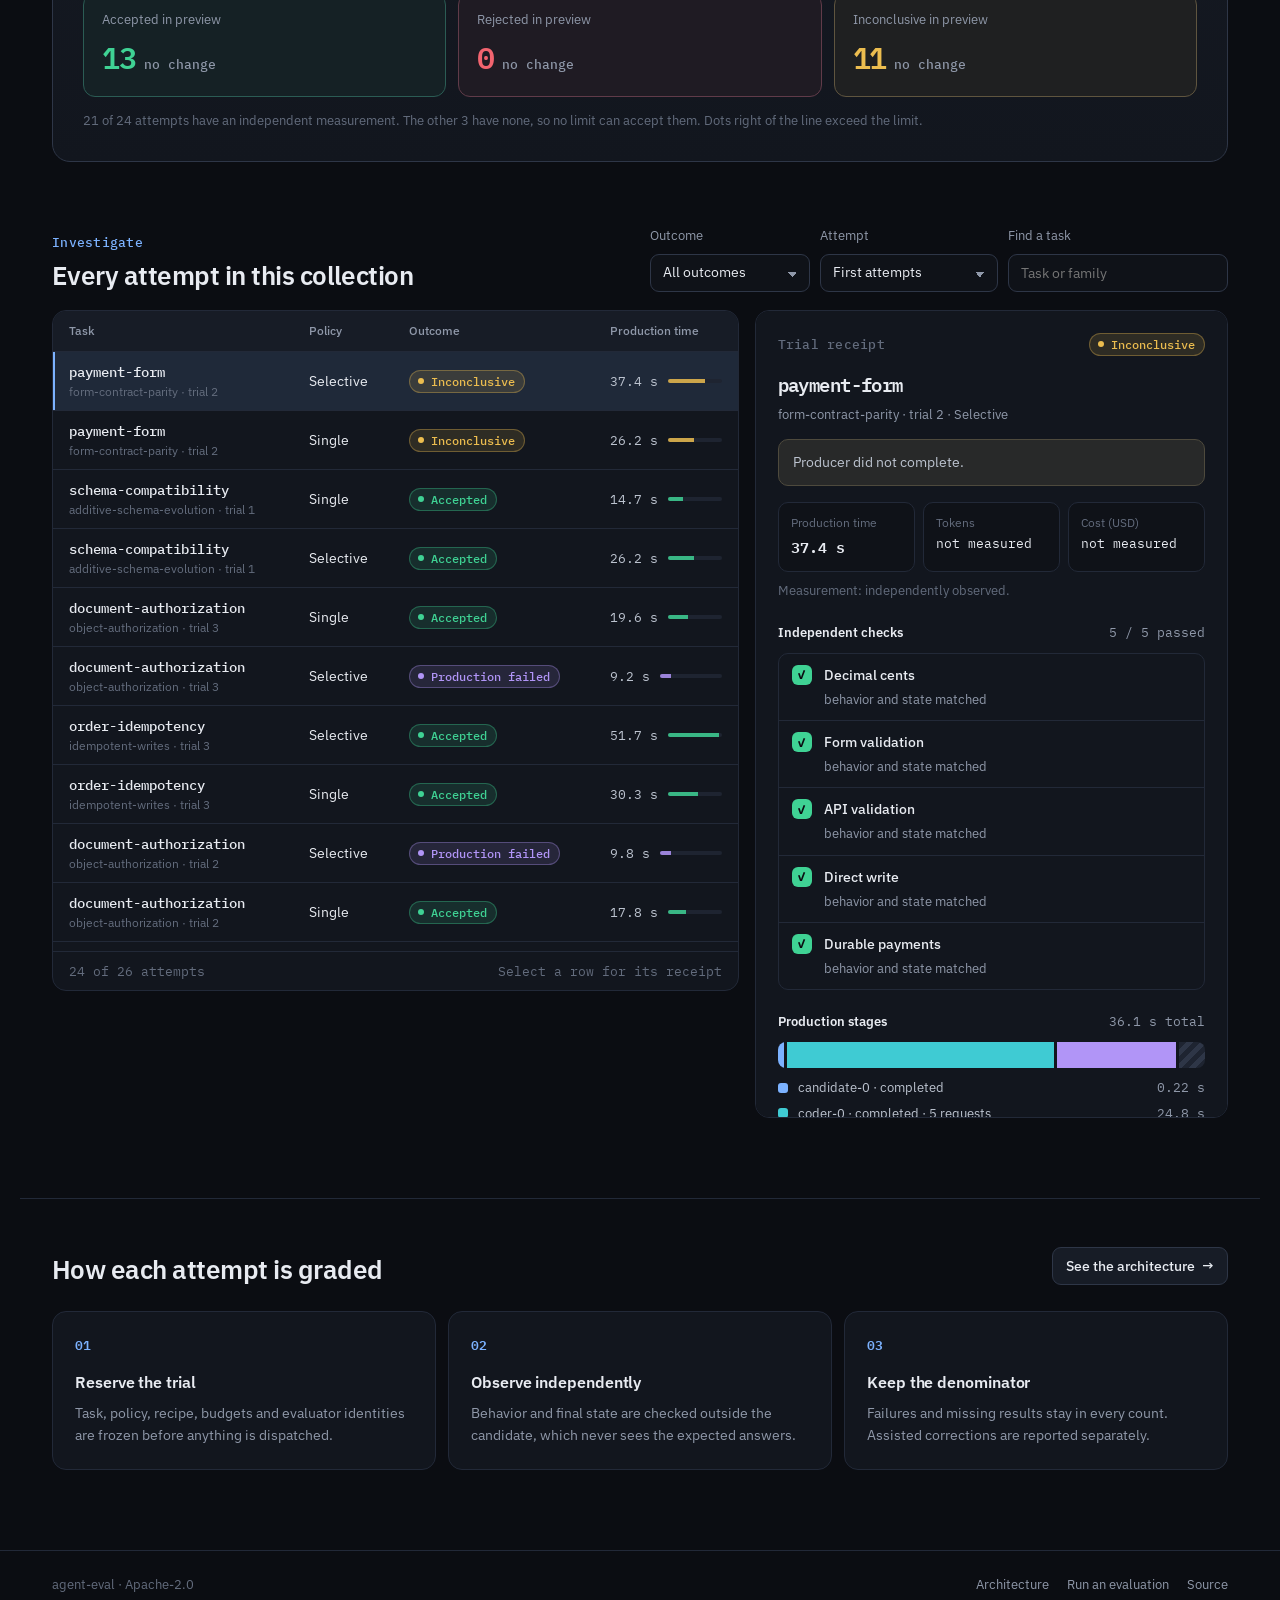
==== commit 51422982: "Record the local and hosted model comparison and add it to the evidence explorer" ====
--- a/docs/index.html
+++ b/docs/index.html
@@ -32,7 +32,7 @@
         <div>
           <p class="kicker">Agent Eval Platform · evidence explorer</p>
           <h1 id="hero-title">Recorded attempts, with the checks behind each verdict.</h1>
-          <p class="lead">Coding agents, a pull-request reviewer and fixed controls, each graded by checks it could not see or change. Every square below is one attempt. Select any of them to read its checks, timings and receipt chain.</p>
+          <p class="lead">Coding agents, a pull-request reviewer, local and hosted models, and fixed controls, each graded by checks it could not see or change. Every square below is one attempt. Select any of them to read its checks, timings and receipt chain.</p>
         </div>
         <dl class="hero-stats" id="hero-stats"></dl>
       </div>
